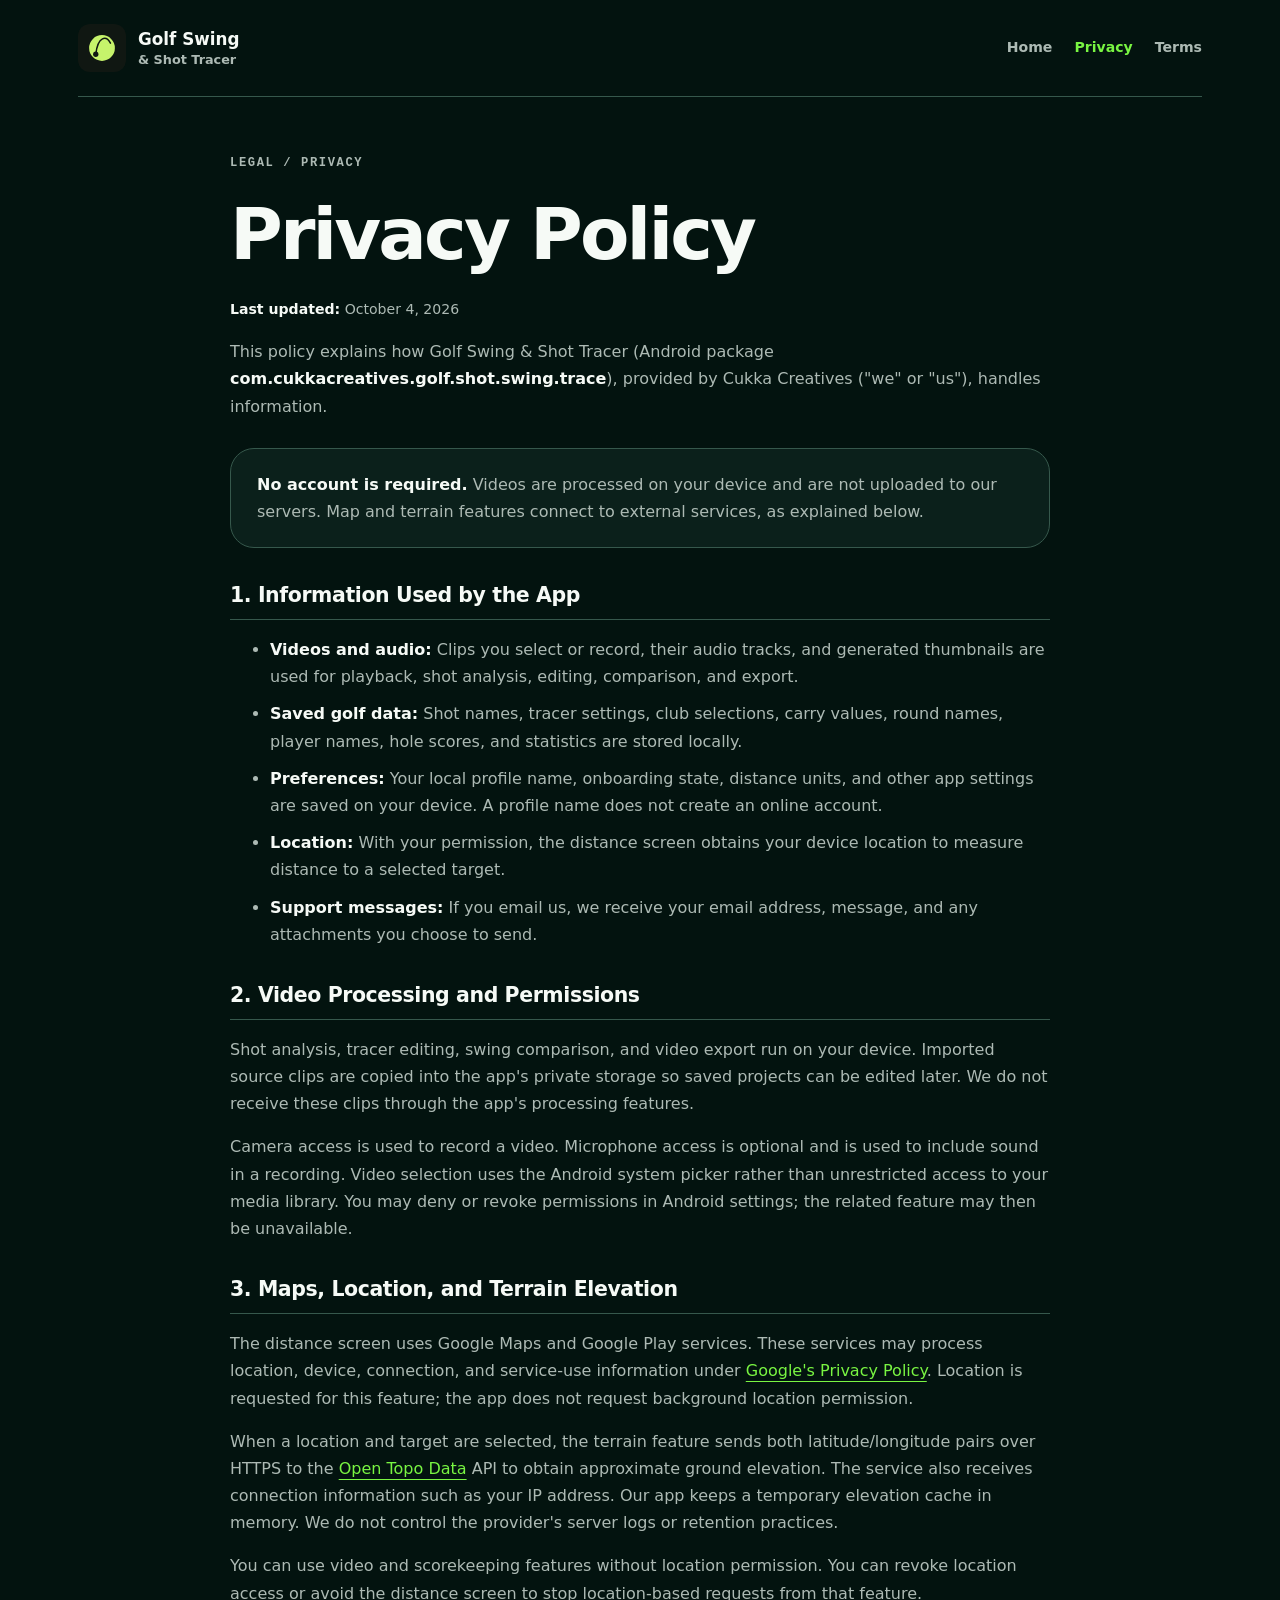
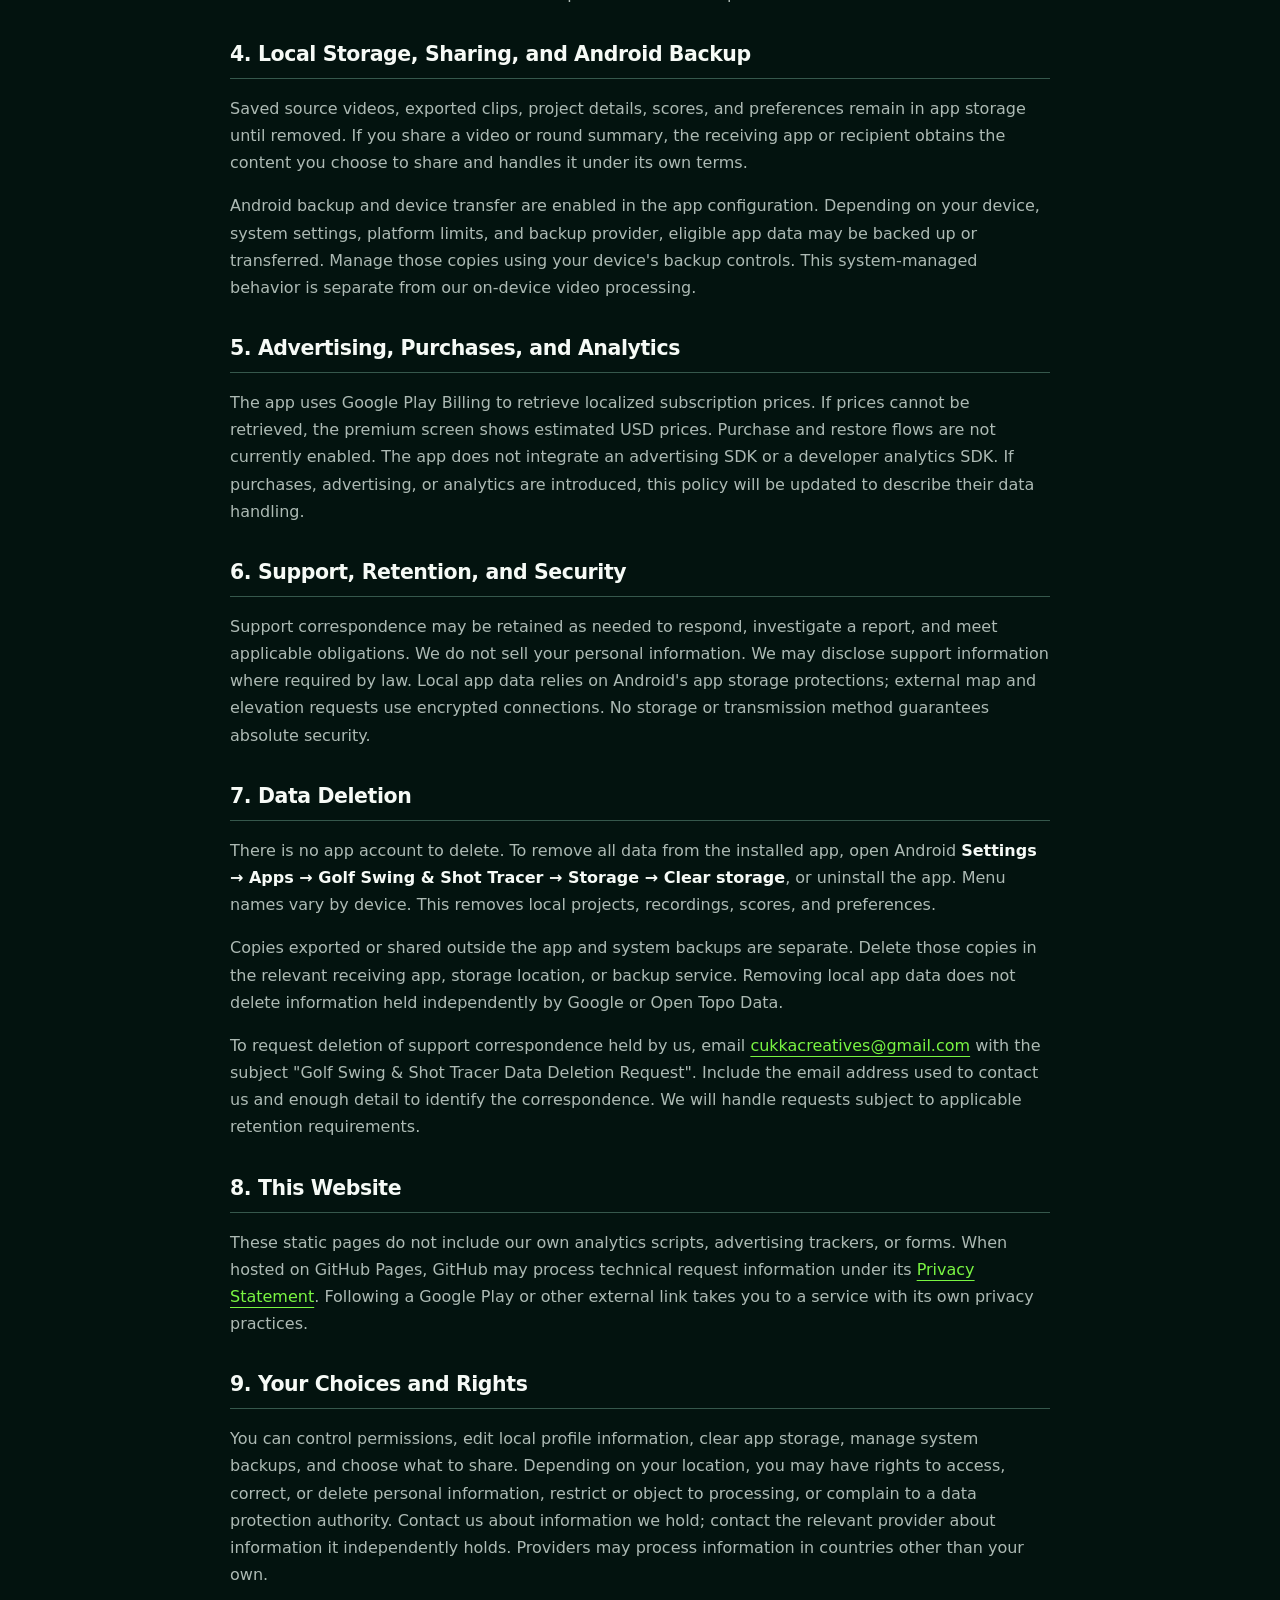
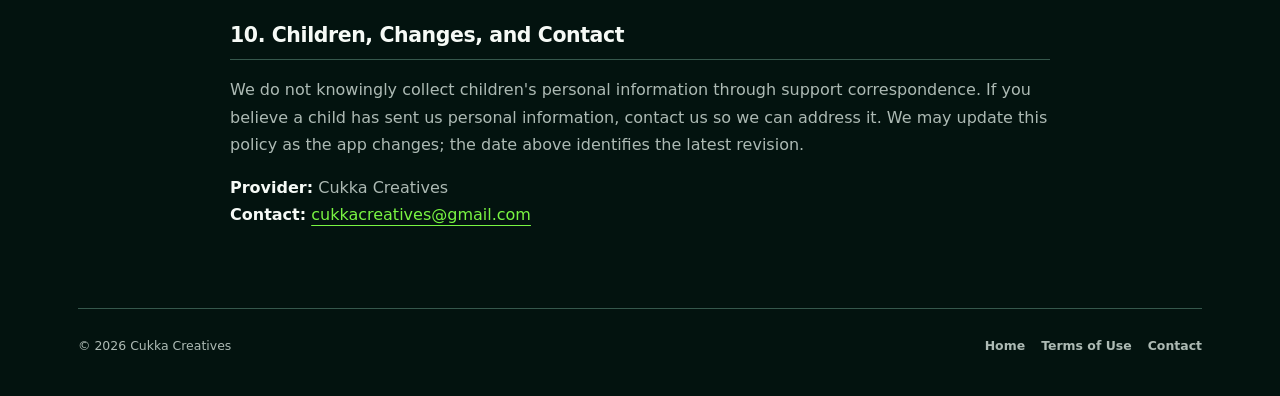
==== privacy-policy.html @ a3d9badd "Add files via upload" ====
<!doctype html>
<html lang="en">
<head>
  <meta charset="utf-8" />
  <meta name="viewport" content="width=device-width, initial-scale=1" />
  <meta name="description" content="Privacy, permissions, local storage, location services, and data deletion for Golf Swing &amp; Shot Tracer." />
  <meta name="theme-color" content="#03130f" />
  <title>Golf Swing &amp; Shot Tracer — Privacy Policy</title>
  <link rel="icon" type="image/svg+xml" href="./logo.svg" />
  <link rel="stylesheet" href="./styles.css" />
</head>
<body>
  <a class="skip-link" href="#main">Skip to content</a>
  <header class="site-header">
    <a class="brand" href="./" aria-label="Golf Swing &amp; Shot Tracer home"><img src="./logo.svg" alt="" width="48" height="48" /><span>Golf Swing <span class="brand-subtitle">&amp; Shot Tracer</span></span></a>
    <nav aria-label="Main navigation"><a href="./">Home</a><a href="./privacy-policy.html" aria-current="page">Privacy</a><a href="./terms-of-use.html">Terms</a></nav>
  </header>
  <main class="legal" id="main">
    <p class="eyebrow">LEGAL / PRIVACY</p>
    <h1>Privacy Policy</h1>
    <p class="updated"><strong>Last updated:</strong> October 4, 2026</p>
    <p>This policy explains how Golf Swing &amp; Shot Tracer (Android package <strong>com.cukkacreatives.golf.shot.swing.trace</strong>), provided by Cukka Creatives ("we" or "us"), handles information.</p>
    <div class="legal-summary"><p><strong>No account is required.</strong> Videos are processed on your device and are not uploaded to our servers. Map and terrain features connect to external services, as explained below.</p></div>
    <h2>1. Information Used by the App</h2>
    <ul>
      <li><strong>Videos and audio:</strong> Clips you select or record, their audio tracks, and generated thumbnails are used for playback, shot analysis, editing, comparison, and export.</li>
      <li><strong>Saved golf data:</strong> Shot names, tracer settings, club selections, carry values, round names, player names, hole scores, and statistics are stored locally.</li>
      <li><strong>Preferences:</strong> Your local profile name, onboarding state, distance units, and other app settings are saved on your device. A profile name does not create an online account.</li>
      <li><strong>Location:</strong> With your permission, the distance screen obtains your device location to measure distance to a selected target.</li>
      <li><strong>Support messages:</strong> If you email us, we receive your email address, message, and any attachments you choose to send.</li>
    </ul>
    <h2>2. Video Processing and Permissions</h2>
    <p>Shot analysis, tracer editing, swing comparison, and video export run on your device. Imported source clips are copied into the app's private storage so saved projects can be edited later. We do not receive these clips through the app's processing features.</p>
    <p>Camera access is used to record a video. Microphone access is optional and is used to include sound in a recording. Video selection uses the Android system picker rather than unrestricted access to your media library. You may deny or revoke permissions in Android settings; the related feature may then be unavailable.</p>
    <h2>3. Maps, Location, and Terrain Elevation</h2>
    <p>The distance screen uses Google Maps and Google Play services. These services may process location, device, connection, and service-use information under <a href="https://policies.google.com/privacy">Google's Privacy Policy</a>. Location is requested for this feature; the app does not request background location permission.</p>
    <p>When a location and target are selected, the terrain feature sends both latitude/longitude pairs over HTTPS to the <a href="https://www.opentopodata.org/">Open Topo Data</a> API to obtain approximate ground elevation. The service also receives connection information such as your IP address. Our app keeps a temporary elevation cache in memory. We do not control the provider's server logs or retention practices.</p>
    <p>You can use video and scorekeeping features without location permission. You can revoke location access or avoid the distance screen to stop location-based requests from that feature.</p>
    <h2>4. Local Storage, Sharing, and Android Backup</h2>
    <p>Saved source videos, exported clips, project details, scores, and preferences remain in app storage until removed. If you share a video or round summary, the receiving app or recipient obtains the content you choose to share and handles it under its own terms.</p>
    <p>Android backup and device transfer are enabled in the app configuration. Depending on your device, system settings, platform limits, and backup provider, eligible app data may be backed up or transferred. Manage those copies using your device's backup controls. This system-managed behavior is separate from our on-device video processing.</p>
    <h2>5. Advertising, Purchases, and Analytics</h2>
    <p>The app uses Google Play Billing to retrieve localized subscription prices. If prices cannot be retrieved, the premium screen shows estimated USD prices. Purchase and restore flows are not currently enabled. The app does not integrate an advertising SDK or a developer analytics SDK. If purchases, advertising, or analytics are introduced, this policy will be updated to describe their data handling.</p>
    <h2>6. Support, Retention, and Security</h2>
    <p>Support correspondence may be retained as needed to respond, investigate a report, and meet applicable obligations. We do not sell your personal information. We may disclose support information where required by law. Local app data relies on Android's app storage protections; external map and elevation requests use encrypted connections. No storage or transmission method guarantees absolute security.</p>
    <h2 id="data-deletion">7. Data Deletion</h2>
    <p>There is no app account to delete. To remove all data from the installed app, open Android <strong>Settings → Apps → Golf Swing &amp; Shot Tracer → Storage → Clear storage</strong>, or uninstall the app. Menu names vary by device. This removes local projects, recordings, scores, and preferences.</p>
    <p>Copies exported or shared outside the app and system backups are separate. Delete those copies in the relevant receiving app, storage location, or backup service. Removing local app data does not delete information held independently by Google or Open Topo Data.</p>
    <p>To request deletion of support correspondence held by us, email <a href="mailto:cukkacreatives@gmail.com?subject=Golf%20Swing%20%26%20Shot%20Tracer%20Data%20Deletion%20Request">cukkacreatives@gmail.com</a> with the subject "Golf Swing &amp; Shot Tracer Data Deletion Request". Include the email address used to contact us and enough detail to identify the correspondence. We will handle requests subject to applicable retention requirements.</p>
    <h2>8. This Website</h2>
    <p>These static pages do not include our own analytics scripts, advertising trackers, or forms. When hosted on GitHub Pages, GitHub may process technical request information under its <a href="https://docs.github.com/en/site-policy/privacy-policies/github-general-privacy-statement">Privacy Statement</a>. Following a Google Play or other external link takes you to a service with its own privacy practices.</p>
    <h2>9. Your Choices and Rights</h2>
    <p>You can control permissions, edit local profile information, clear app storage, manage system backups, and choose what to share. Depending on your location, you may have rights to access, correct, or delete personal information, restrict or object to processing, or complain to a data protection authority. Contact us about information we hold; contact the relevant provider about information it independently holds. Providers may process information in countries other than your own.</p>
    <h2>10. Children, Changes, and Contact</h2>
    <p>We do not knowingly collect children's personal information through support correspondence. If you believe a child has sent us personal information, contact us so we can address it. We may update this policy as the app changes; the date above identifies the latest revision.</p>
    <p><strong>Provider:</strong> Cukka Creatives<br /><strong>Contact:</strong> <a href="mailto:cukkacreatives@gmail.com">cukkacreatives@gmail.com</a></p>
  </main>
  <footer><p>© 2026 Cukka Creatives</p><nav aria-label="Footer navigation"><a href="./">Home</a><a href="./terms-of-use.html">Terms of Use</a><a href="mailto:cukkacreatives@gmail.com">Contact</a></nav></footer>
</body>
</html>
---- styles.css ----
:root {
  color-scheme: dark;
  /* Shared palette matches the Android app's ui/theme/Color.kt. */
  --background: #03130f;
  --surface: #0b201b;
  --surface-raised: #20372c;
  --ink: #f6faf6;
  --muted: #adbab4;
  --accent: #79f542;
  --secondary: #77d5c3;
  --line: #36584c;
  --on-accent: var(--background);
  --scrim: rgb(3 19 15 / 88%);
  --scrim-light: rgb(3 19 15 / 8%);
  --accent-wash: rgb(121 245 66 / 8%);
  --radius-card: 24px;
  --radius-button: 14px;
  --radius-icon: 12px;
  --radius-pill: 999px;
  --font-body: ui-sans-serif, system-ui, -apple-system, BlinkMacSystemFont, "Segoe UI", sans-serif;
  --font-label: ui-monospace, SFMono-Regular, Menlo, Consolas, monospace;
  --font-weight-body: 400;
  --font-weight-label: 650;
  --font-weight-heading: 800;
  --content-width: 1180px;
}
* { box-sizing: border-box; }
html { background: var(--background); scroll-padding-top: 24px; }
body { max-width: var(--content-width); min-height: 100vh; margin: 0 auto; padding: 0 28px; color: var(--ink); background: var(--background); font-family: var(--font-body); font-weight: var(--font-weight-body); line-height: 1.7; }
a { color: var(--accent); text-underline-offset: 5px; }
a:hover { color: var(--secondary); }
a:focus-visible { outline: 3px solid var(--secondary); outline-offset: 5px; border-radius: var(--radius-icon); }
.skip-link { position: absolute; z-index: 10; top: 12px; left: 12px; padding: 12px 20px; background: var(--surface); transform: translateY(-180%); }
.skip-link:focus { transform: translateY(0); }
.site-header { display: flex; justify-content: space-between; align-items: center; gap: 24px; padding: 24px 0; border-bottom: 1px solid var(--line); }
.brand { display: inline-flex; gap: 12px; align-items: center; color: var(--ink); text-decoration: none; font-size: 1.05rem; font-weight: var(--font-weight-heading); line-height: 1.35; }
.brand img { display: block; border-radius: var(--radius-icon); }
.brand-subtitle { display: block; font-size: .8rem; font-weight: var(--font-weight-label); color: var(--muted); }
nav { display: flex; flex-wrap: wrap; gap: 22px; }
nav a { font-size: .88rem; font-weight: var(--font-weight-label); color: var(--muted); text-decoration: none; }
nav a:hover, nav a[aria-current="page"] { color: var(--accent); }
main { padding: 36px 0 56px; }
.hero { position: relative; isolation: isolate; display: flex; align-items: center; min-height: 650px; padding: clamp(28px, 5vw, 66px); border: 1px solid var(--line); border-radius: var(--radius-card); overflow: hidden; background: var(--surface); }
.hero::before { position: absolute; inset: 0; z-index: -2; content: ""; background: url("./hero.png") center / cover no-repeat; }
.hero::after { position: absolute; inset: 0; z-index: -1; content: ""; background: linear-gradient(90deg, var(--scrim) 0%, var(--scrim) 35%, var(--scrim-light) 100%), linear-gradient(0deg, var(--scrim), transparent 35%); }
.hero-copy { max-width: 590px; padding-bottom: 38px; }
.eyebrow { margin: 0 0 20px; color: var(--accent); font-family: var(--font-label); font-weight: var(--font-weight-label); font-size: .76rem; letter-spacing: .13em; }
h1, h2, h3 { font-weight: var(--font-weight-heading); line-height: 1.12; letter-spacing: -.04em; overflow-wrap: break-word; }
h1 { margin: 0; font-size: clamp(3.2rem, 7.5vw, 6rem); }
h1 span { color: var(--accent); }
.lede { max-width: 440px; margin: 26px 0 30px; color: var(--ink); font-size: 1.13rem; }
.button { display: inline-flex; align-items: center; justify-content: center; gap: 24px; min-height: 52px; padding: 14px 22px; border: 1px solid var(--accent); border-radius: var(--radius-button); background: var(--accent); color: var(--on-accent); text-decoration: none; font-weight: var(--font-weight-heading); }
.button:hover { background: var(--secondary); border-color: var(--secondary); color: var(--on-accent); }
.hero-note { color: var(--muted); font-size: .8rem; margin-top: 18px; }
.hero-note span { padding: 0 8px; }
.hero-caption { position: absolute; bottom: 28px; right: 32px; display: flex; align-items: center; gap: 10px; color: var(--ink); font-family: var(--font-label); font-size: .65rem; letter-spacing: .1em; }
.live-dot { width: 7px; height: 7px; flex-shrink: 0; border-radius: var(--radius-pill); background: var(--accent); }
.intro { max-width: 660px; padding: 68px 0 30px; }
.intro .eyebrow { margin-bottom: 14px; }
.intro h2 { font-size: clamp(2rem, 4vw, 3rem); margin: 0 0 16px; }
.intro p:last-child, .feature-grid p, .notice p:not(.eyebrow), .accuracy-note p { color: var(--muted); }
.feature-grid { display: grid; grid-template-columns: repeat(3, minmax(0, 1fr)); gap: 18px; }
.feature-grid article { padding: 30px; border: 1px solid var(--line); border-radius: var(--radius-card); background: var(--surface); }
.feature-number { color: var(--secondary); font-family: var(--font-label); font-size: .7rem; font-weight: var(--font-weight-label); letter-spacing: .08em; }
.feature-grid h3 { font-size: 1.4rem; margin: 22px 0 12px; }
.feature-grid p { margin: 0; font-size: .93rem; }
.notice { display: grid; grid-template-columns: minmax(0, .8fr) minmax(0, 1fr); align-items: center; gap: 40px; padding: 40px; margin-top: 36px; border: 1px solid var(--line); border-radius: var(--radius-card); background: linear-gradient(120deg, var(--surface), var(--accent-wash)); }
.notice h2 { font-size: clamp(2rem, 4vw, 3rem); margin: 0; }
.notice a { font-size: .88rem; font-weight: var(--font-weight-label); }
.accuracy-note { max-width: 820px; margin: 40px auto 0; text-align: center; }
.accuracy-note h2 { font-size: 1rem; letter-spacing: 0; }
.accuracy-note p { font-size: .85rem; }
footer { display: flex; align-items: flex-start; justify-content: space-between; gap: 24px; padding: 26px 0 40px; border-top: 1px solid var(--line); color: var(--muted); font-size: .78rem; }
footer p { margin: 0; white-space: nowrap; }
footer nav { gap: 16px; }
footer a { font-size: .78rem; }
.legal { max-width: 820px; margin: 0 auto; padding-top: 56px; padding-bottom: 64px; }
.legal h1 { font-size: clamp(2.6rem, 7vw, 4.5rem); margin-bottom: 24px; }
.legal .updated { color: var(--muted); font-size: .88rem; }
.legal h2 { margin: 36px 0 16px; padding-bottom: 12px; border-bottom: 1px solid var(--line); font-size: 1.28rem; letter-spacing: -.02em; }
.legal p, .legal li { color: var(--muted); }
.legal strong { color: var(--ink); }
.legal li + li { margin-top: 10px; }
.legal a { overflow-wrap: anywhere; }
.legal-summary { padding: 22px 26px; margin: 28px 0; background: var(--surface); border: 1px solid var(--line); border-radius: var(--radius-card); }
.legal-summary p { margin: 0; }
@media (max-width: 900px) {
  .feature-grid { grid-template-columns: repeat(2, minmax(0, 1fr)); }
  .hero::after { background: linear-gradient(90deg, var(--scrim) 0%, var(--scrim) 55%, var(--scrim-light) 100%); }
  footer { flex-direction: column; gap: 14px; }
}
@media (max-width: 600px) {
  body { padding: 0 18px; }
  .site-header { flex-direction: column; align-items: flex-start; gap: 18px; padding: 20px 0; }
  main { padding-top: 24px; }
  .hero { min-height: 580px; align-items: flex-start; padding: 34px 24px; }
  .hero-copy { padding-bottom: 48px; }
  .hero::before { background-position: 65% center; }
  .hero::after { background: linear-gradient(180deg, var(--scrim) 0%, var(--scrim) 65%, var(--scrim-light) 100%); }
  h1 { font-size: clamp(2.5rem, 11vw, 4rem); }
  .lede { font-size: 1rem; }
  .button { gap: 14px; padding: 14px 16px; font-size: .9rem; }
  .hero-caption { left: 24px; right: 24px; font-size: .58rem; }
  .intro { padding-top: 44px; }
  .feature-grid, .notice { grid-template-columns: 1fr; }
  .feature-grid article, .notice { padding: 26px; }
  .notice { gap: 16px; }
  .legal { padding-top: 34px; }
  .legal ul { padding-left: 22px; }
}
@media (prefers-reduced-motion: no-preference) {
  .button { transition: background-color 150ms ease, border-color 150ms ease; }
}
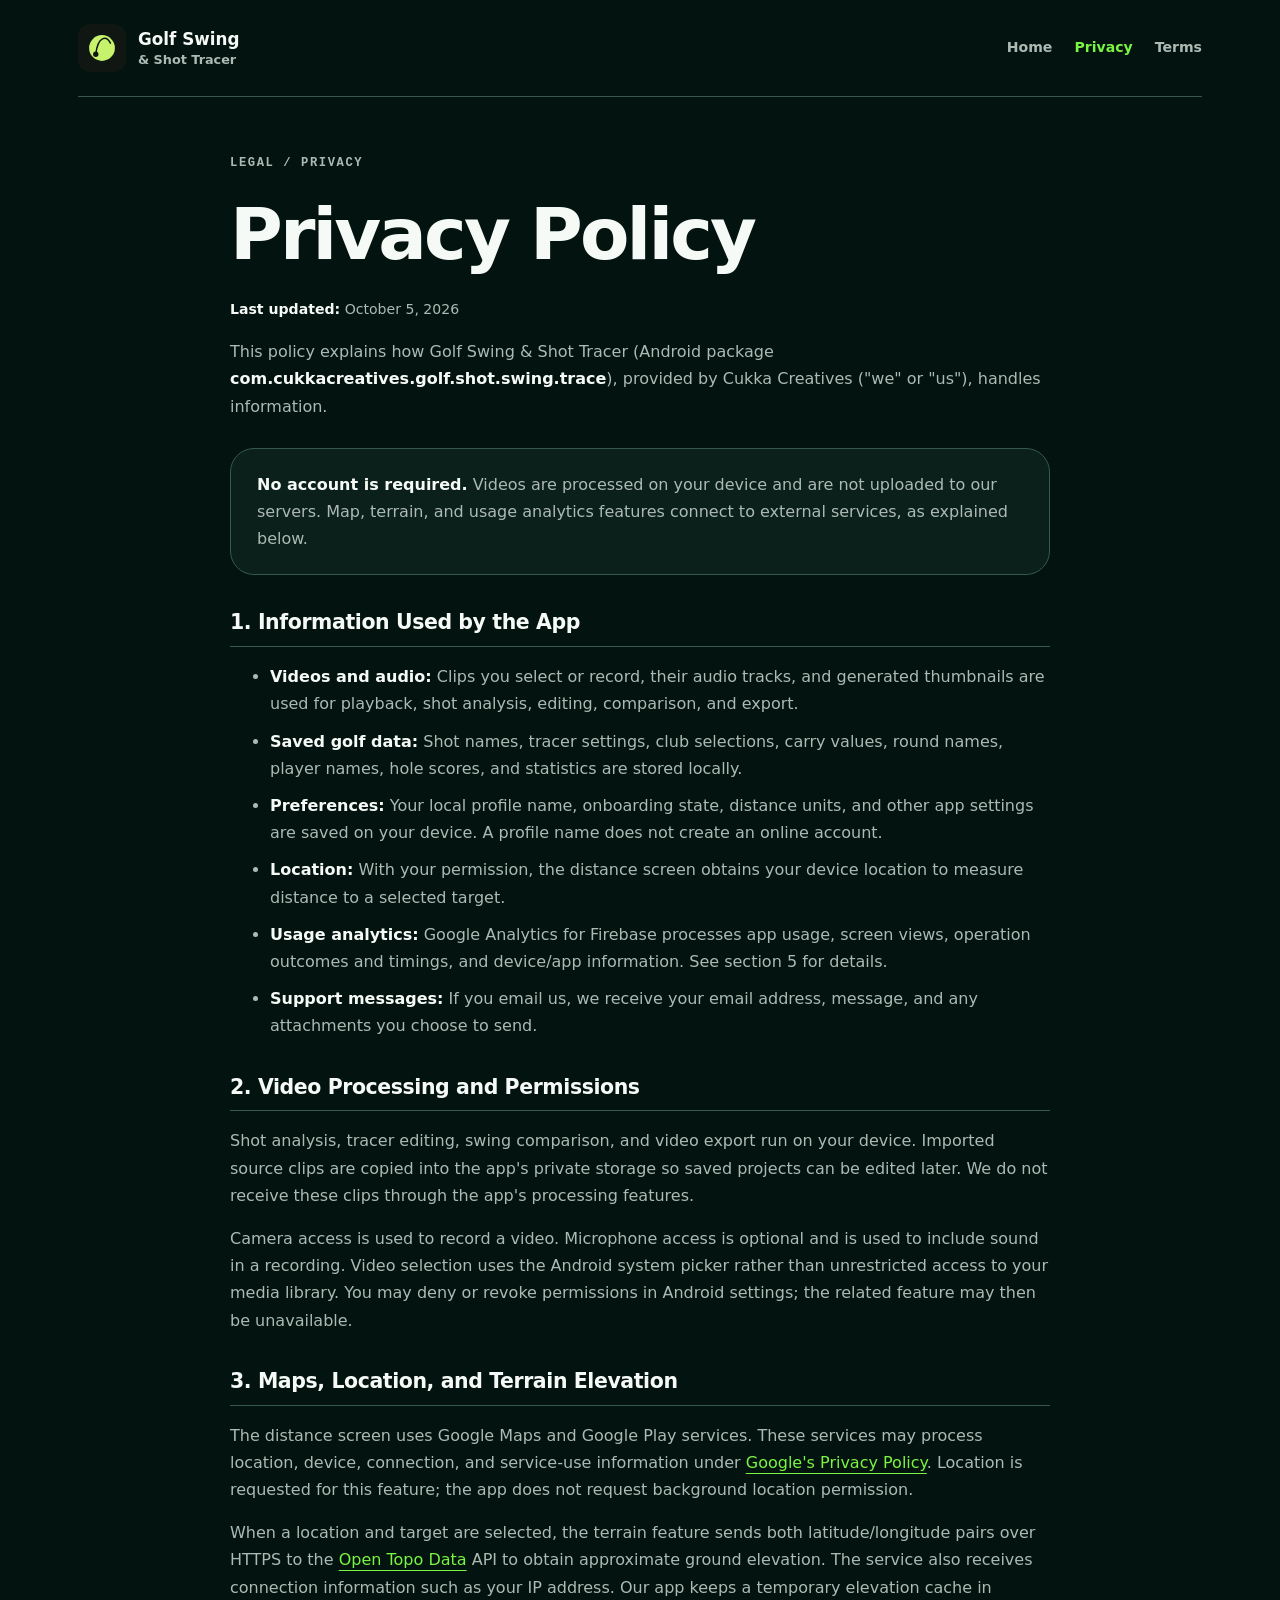
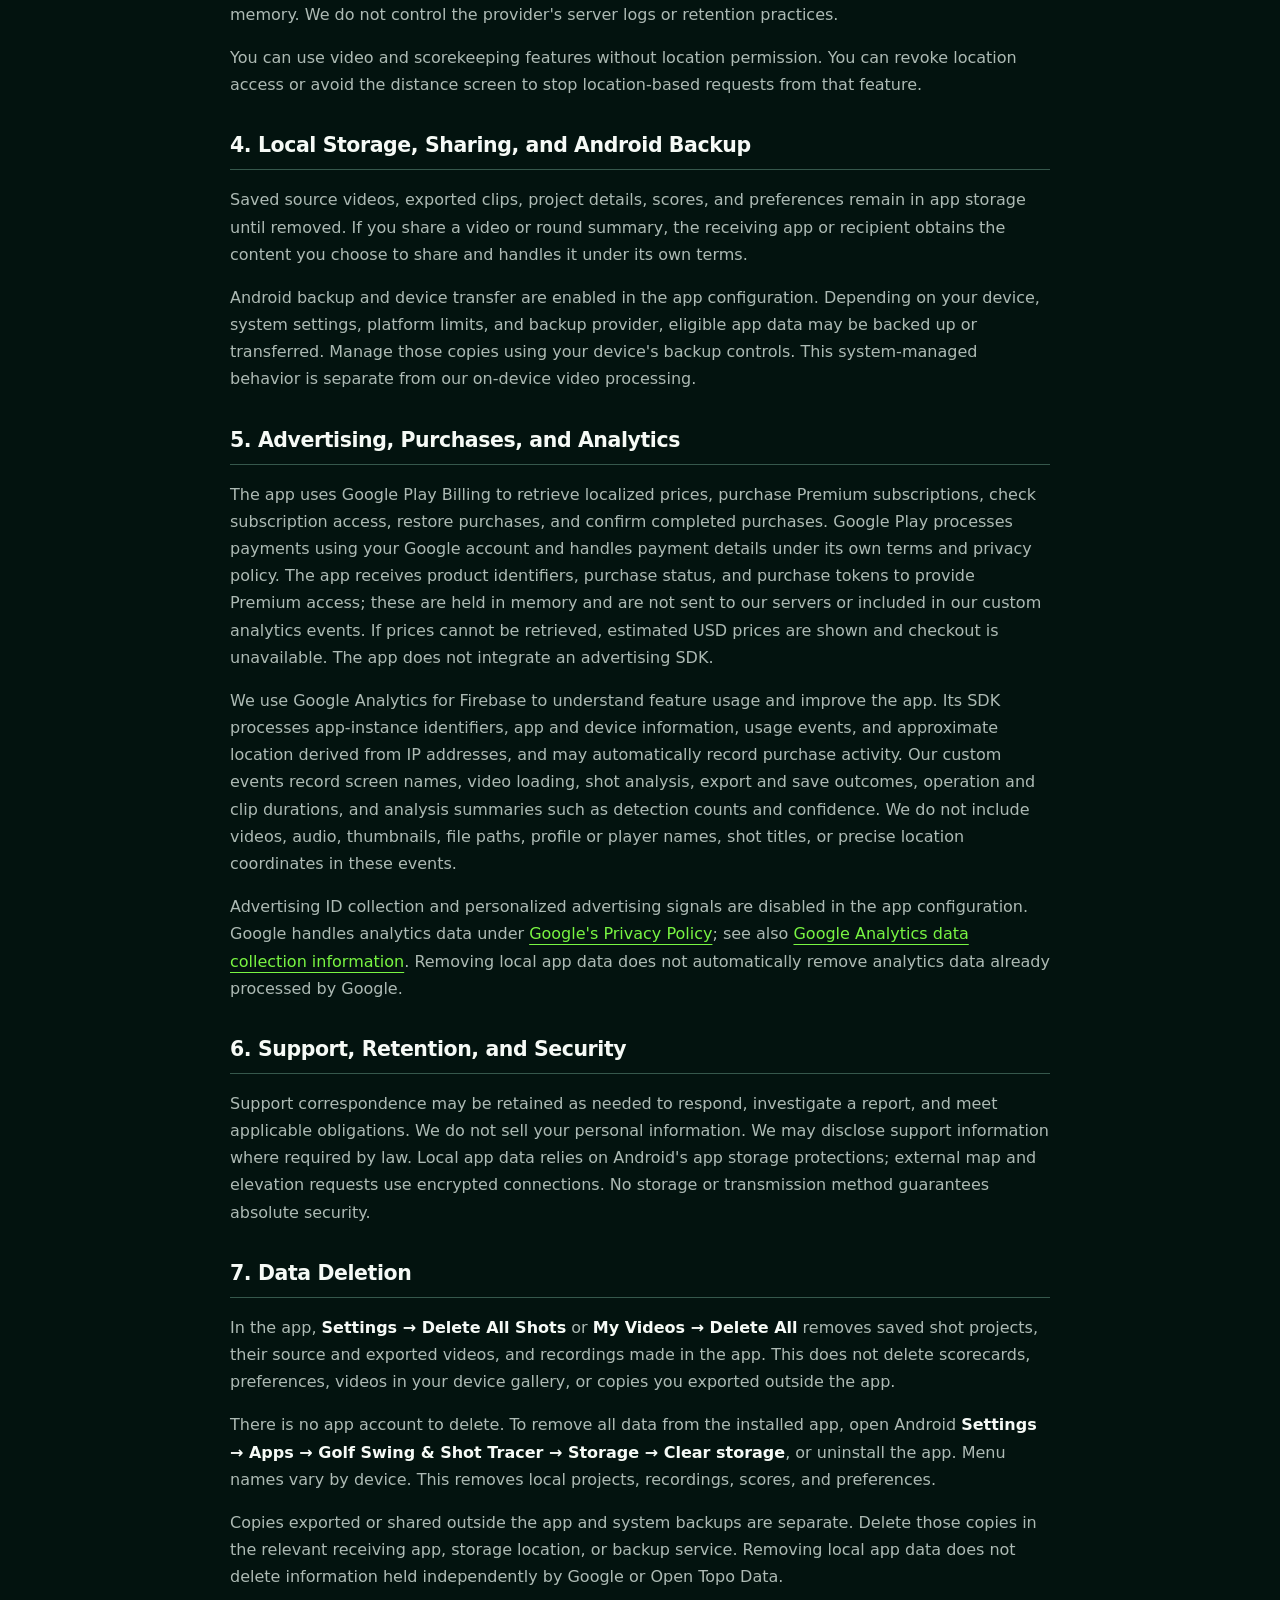
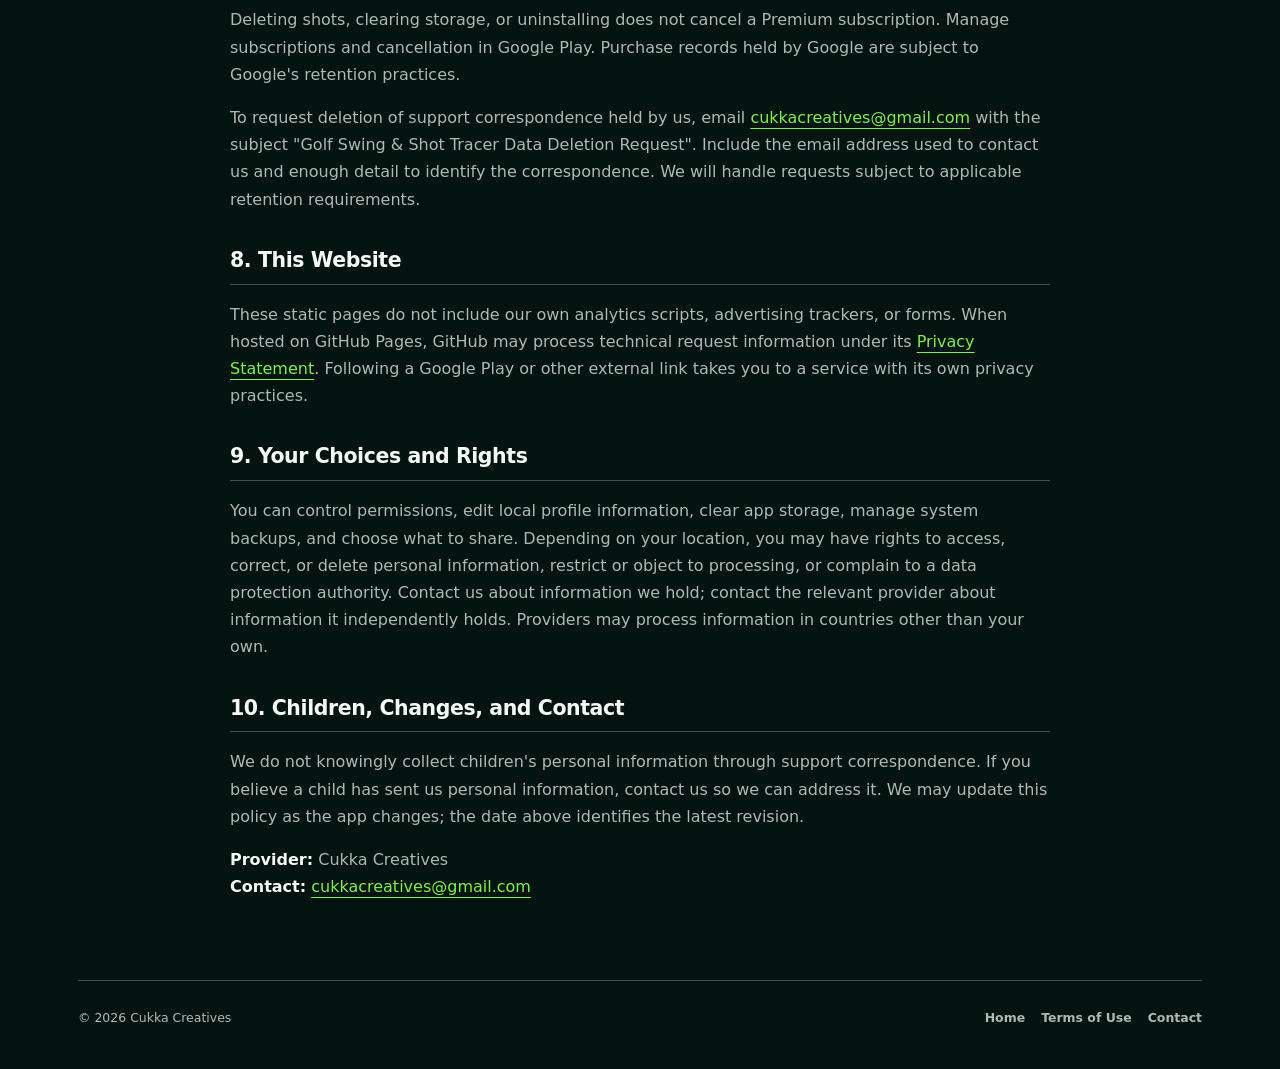
==== commit 0b77dc66: "Update legal pages for Analytics and Premium subscriptions Describe Firebase Analytics collection, G" ====
--- a/privacy-policy.html
+++ b/privacy-policy.html
@@ -18,15 +18,16 @@
   <main class="legal" id="main">
     <p class="eyebrow">LEGAL / PRIVACY</p>
     <h1>Privacy Policy</h1>
-    <p class="updated"><strong>Last updated:</strong> October 4, 2026</p>
+    <p class="updated"><strong>Last updated:</strong> October 5, 2026</p>
     <p>This policy explains how Golf Swing &amp; Shot Tracer (Android package <strong>com.cukkacreatives.golf.shot.swing.trace</strong>), provided by Cukka Creatives ("we" or "us"), handles information.</p>
-    <div class="legal-summary"><p><strong>No account is required.</strong> Videos are processed on your device and are not uploaded to our servers. Map and terrain features connect to external services, as explained below.</p></div>
+    <div class="legal-summary"><p><strong>No account is required.</strong> Videos are processed on your device and are not uploaded to our servers. Map, terrain, and usage analytics features connect to external services, as explained below.</p></div>
     <h2>1. Information Used by the App</h2>
     <ul>
       <li><strong>Videos and audio:</strong> Clips you select or record, their audio tracks, and generated thumbnails are used for playback, shot analysis, editing, comparison, and export.</li>
       <li><strong>Saved golf data:</strong> Shot names, tracer settings, club selections, carry values, round names, player names, hole scores, and statistics are stored locally.</li>
       <li><strong>Preferences:</strong> Your local profile name, onboarding state, distance units, and other app settings are saved on your device. A profile name does not create an online account.</li>
       <li><strong>Location:</strong> With your permission, the distance screen obtains your device location to measure distance to a selected target.</li>
+      <li><strong>Usage analytics:</strong> Google Analytics for Firebase processes app usage, screen views, operation outcomes and timings, and device/app information. See section 5 for details.</li>
       <li><strong>Support messages:</strong> If you email us, we receive your email address, message, and any attachments you choose to send.</li>
     </ul>
     <h2>2. Video Processing and Permissions</h2>
@@ -40,12 +41,16 @@
     <p>Saved source videos, exported clips, project details, scores, and preferences remain in app storage until removed. If you share a video or round summary, the receiving app or recipient obtains the content you choose to share and handles it under its own terms.</p>
     <p>Android backup and device transfer are enabled in the app configuration. Depending on your device, system settings, platform limits, and backup provider, eligible app data may be backed up or transferred. Manage those copies using your device's backup controls. This system-managed behavior is separate from our on-device video processing.</p>
     <h2>5. Advertising, Purchases, and Analytics</h2>
-    <p>The app uses Google Play Billing to retrieve localized subscription prices. If prices cannot be retrieved, the premium screen shows estimated USD prices. Purchase and restore flows are not currently enabled. The app does not integrate an advertising SDK or a developer analytics SDK. If purchases, advertising, or analytics are introduced, this policy will be updated to describe their data handling.</p>
+    <p>The app uses Google Play Billing to retrieve localized prices, purchase Premium subscriptions, check subscription access, restore purchases, and confirm completed purchases. Google Play processes payments using your Google account and handles payment details under its own terms and privacy policy. The app receives product identifiers, purchase status, and purchase tokens to provide Premium access; these are held in memory and are not sent to our servers or included in our custom analytics events. If prices cannot be retrieved, estimated USD prices are shown and checkout is unavailable. The app does not integrate an advertising SDK.</p>
+    <p>We use Google Analytics for Firebase to understand feature usage and improve the app. Its SDK processes app-instance identifiers, app and device information, usage events, and approximate location derived from IP addresses, and may automatically record purchase activity. Our custom events record screen names, video loading, shot analysis, export and save outcomes, operation and clip durations, and analysis summaries such as detection counts and confidence. We do not include videos, audio, thumbnails, file paths, profile or player names, shot titles, or precise location coordinates in these events.</p>
+    <p>Advertising ID collection and personalized advertising signals are disabled in the app configuration. Google handles analytics data under <a href="https://policies.google.com/privacy">Google's Privacy Policy</a>; see also <a href="https://support.google.com/analytics/answer/11582702">Google Analytics data collection information</a>. Removing local app data does not automatically remove analytics data already processed by Google.</p>
     <h2>6. Support, Retention, and Security</h2>
     <p>Support correspondence may be retained as needed to respond, investigate a report, and meet applicable obligations. We do not sell your personal information. We may disclose support information where required by law. Local app data relies on Android's app storage protections; external map and elevation requests use encrypted connections. No storage or transmission method guarantees absolute security.</p>
     <h2 id="data-deletion">7. Data Deletion</h2>
+    <p>In the app, <strong>Settings → Delete All Shots</strong> or <strong>My Videos → Delete All</strong> removes saved shot projects, their source and exported videos, and recordings made in the app. This does not delete scorecards, preferences, videos in your device gallery, or copies you exported outside the app.</p>
     <p>There is no app account to delete. To remove all data from the installed app, open Android <strong>Settings → Apps → Golf Swing &amp; Shot Tracer → Storage → Clear storage</strong>, or uninstall the app. Menu names vary by device. This removes local projects, recordings, scores, and preferences.</p>
     <p>Copies exported or shared outside the app and system backups are separate. Delete those copies in the relevant receiving app, storage location, or backup service. Removing local app data does not delete information held independently by Google or Open Topo Data.</p>
+    <p>Deleting shots, clearing storage, or uninstalling does not cancel a Premium subscription. Manage subscriptions and cancellation in Google Play. Purchase records held by Google are subject to Google's retention practices.</p>
     <p>To request deletion of support correspondence held by us, email <a href="mailto:cukkacreatives@gmail.com?subject=Golf%20Swing%20%26%20Shot%20Tracer%20Data%20Deletion%20Request">cukkacreatives@gmail.com</a> with the subject "Golf Swing &amp; Shot Tracer Data Deletion Request". Include the email address used to contact us and enough detail to identify the correspondence. We will handle requests subject to applicable retention requirements.</p>
     <h2>8. This Website</h2>
     <p>These static pages do not include our own analytics scripts, advertising trackers, or forms. When hosted on GitHub Pages, GitHub may process technical request information under its <a href="https://docs.github.com/en/site-policy/privacy-policies/github-general-privacy-statement">Privacy Statement</a>. Following a Google Play or other external link takes you to a service with its own privacy practices.</p>
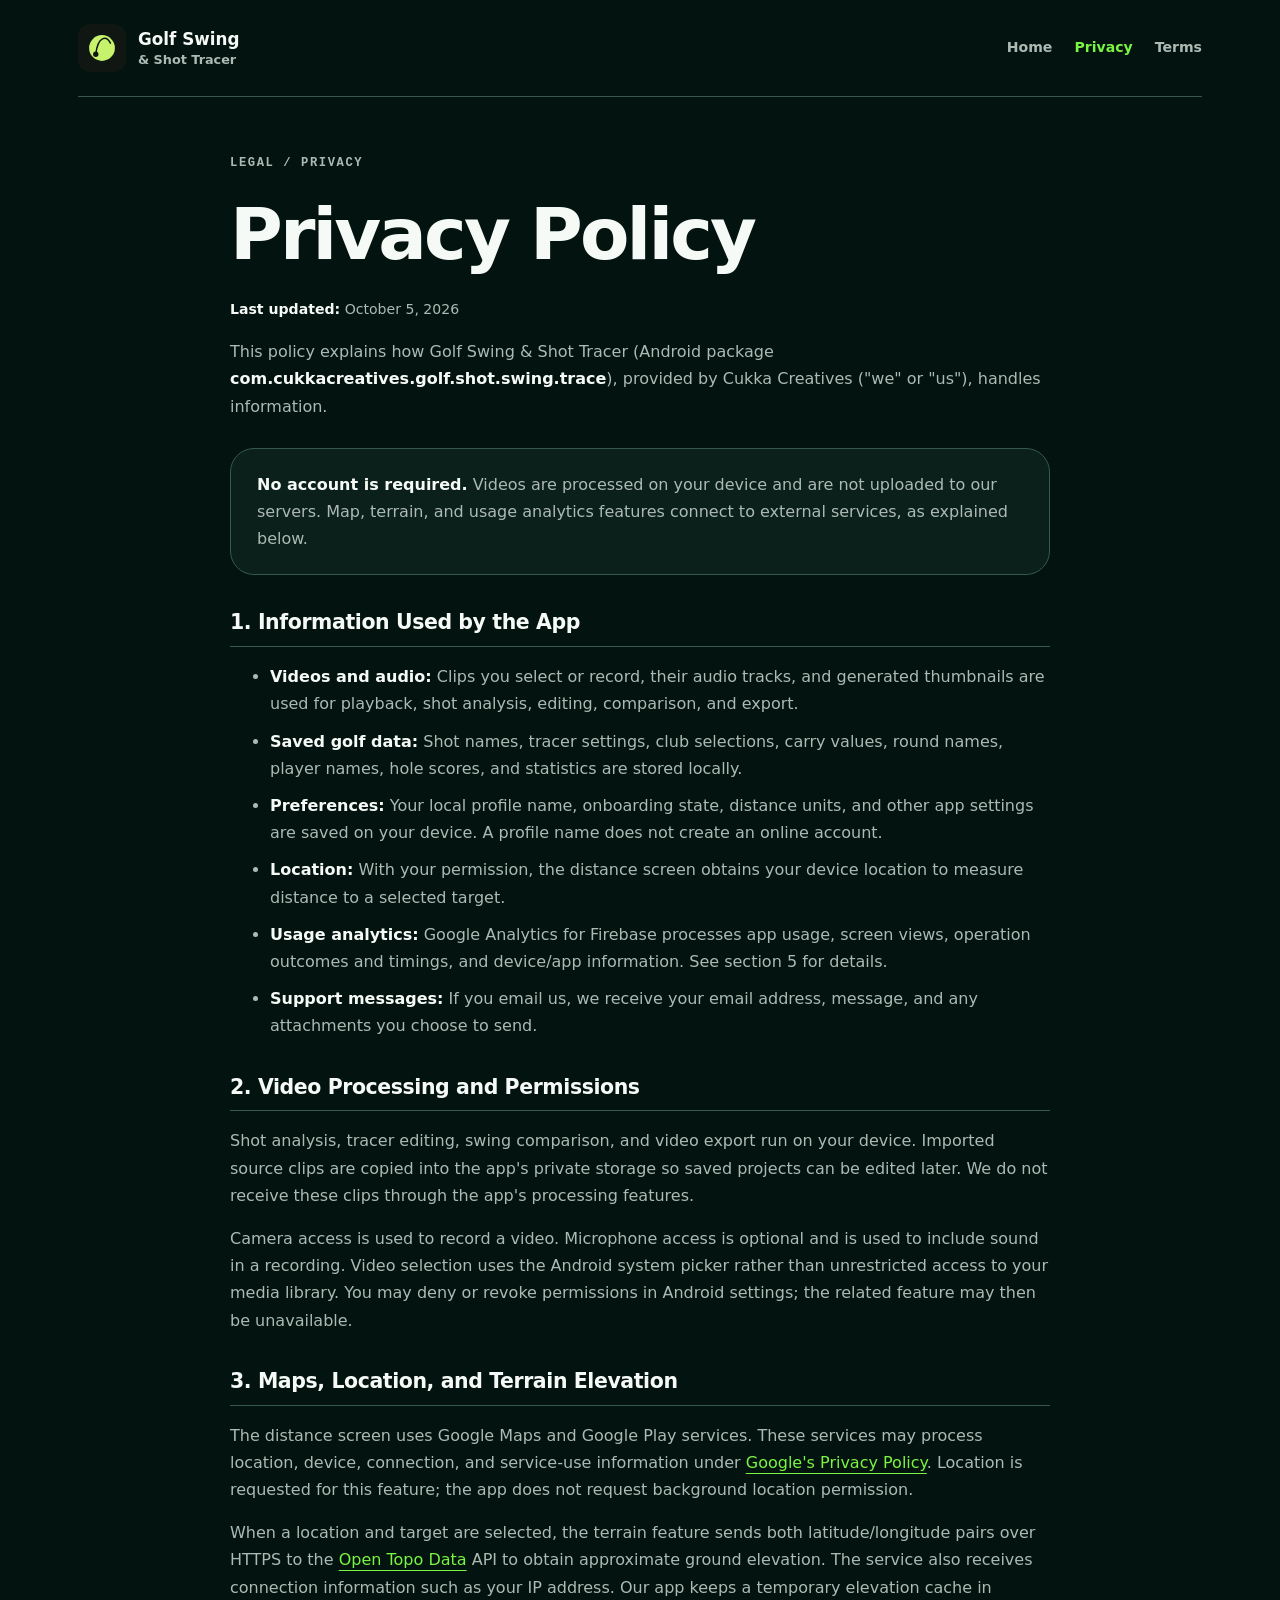
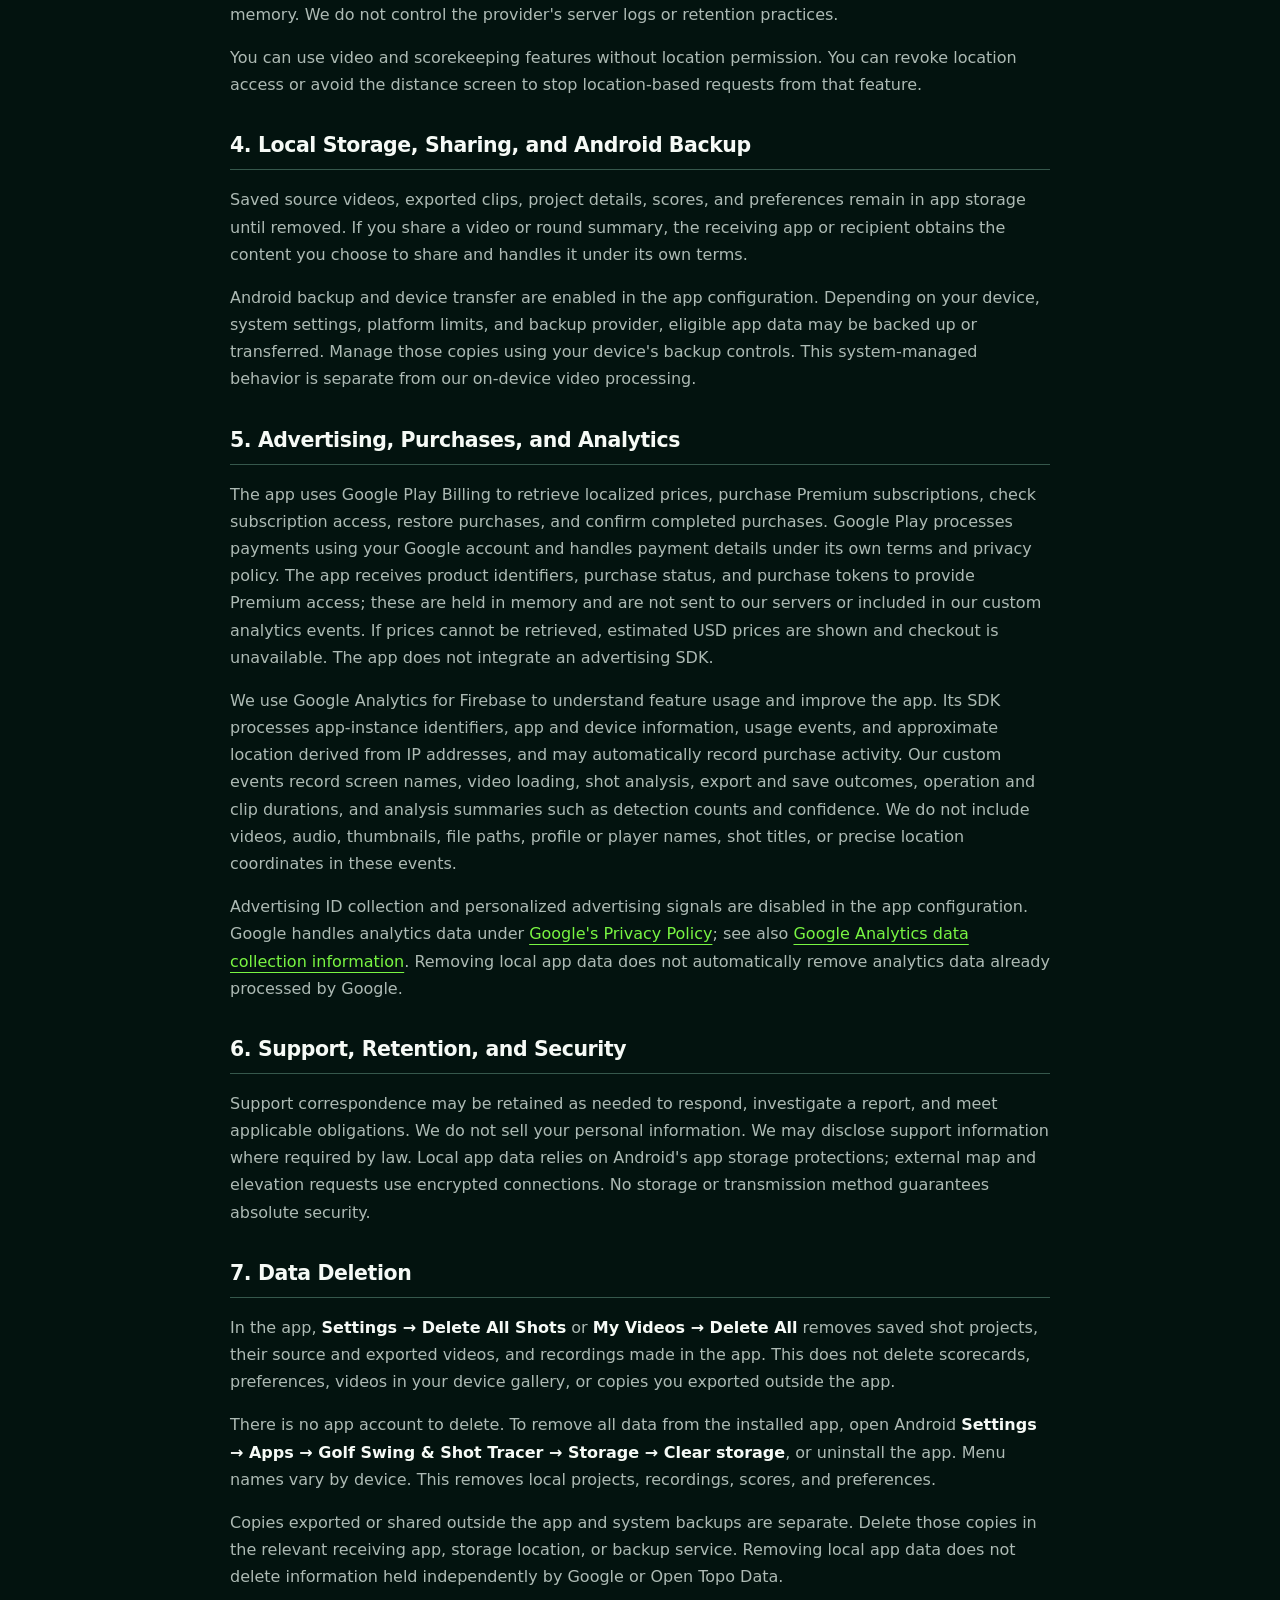
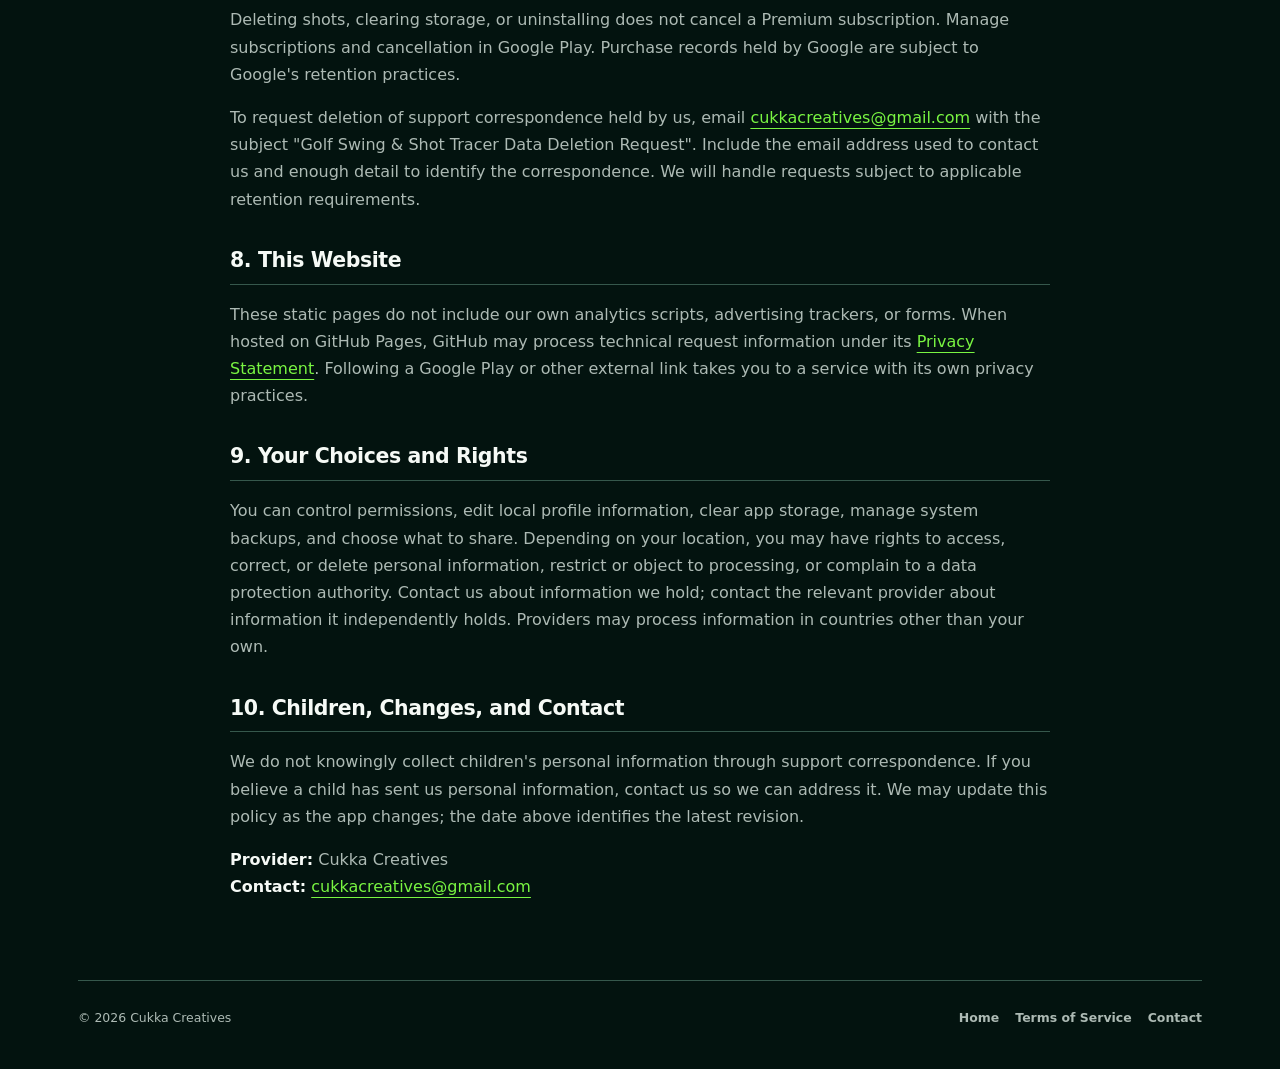
==== commit 7d044a2a: "Add files via upload" ====
--- a/privacy-policy.html
+++ b/privacy-policy.html
@@ -13,7 +13,7 @@
   <a class="skip-link" href="#main">Skip to content</a>
   <header class="site-header">
     <a class="brand" href="./" aria-label="Golf Swing &amp; Shot Tracer home"><img src="./logo.svg" alt="" width="48" height="48" /><span>Golf Swing <span class="brand-subtitle">&amp; Shot Tracer</span></span></a>
-    <nav aria-label="Main navigation"><a href="./">Home</a><a href="./privacy-policy.html" aria-current="page">Privacy</a><a href="./terms-of-use.html">Terms</a></nav>
+    <nav aria-label="Main navigation"><a href="./">Home</a><a href="./privacy-policy.html" aria-current="page">Privacy</a><a href="./terms-of-service.html">Terms</a></nav>
   </header>
   <main class="legal" id="main">
     <p class="eyebrow">LEGAL / PRIVACY</p>
@@ -60,6 +60,6 @@
     <p>We do not knowingly collect children's personal information through support correspondence. If you believe a child has sent us personal information, contact us so we can address it. We may update this policy as the app changes; the date above identifies the latest revision.</p>
     <p><strong>Provider:</strong> Cukka Creatives<br /><strong>Contact:</strong> <a href="mailto:cukkacreatives@gmail.com">cukkacreatives@gmail.com</a></p>
   </main>
-  <footer><p>© 2026 Cukka Creatives</p><nav aria-label="Footer navigation"><a href="./">Home</a><a href="./terms-of-use.html">Terms of Use</a><a href="mailto:cukkacreatives@gmail.com">Contact</a></nav></footer>
+  <footer><p>© 2026 Cukka Creatives</p><nav aria-label="Footer navigation"><a href="./">Home</a><a href="./terms-of-service.html">Terms of Service</a><a href="mailto:cukkacreatives@gmail.com">Contact</a></nav></footer>
 </body>
 </html>
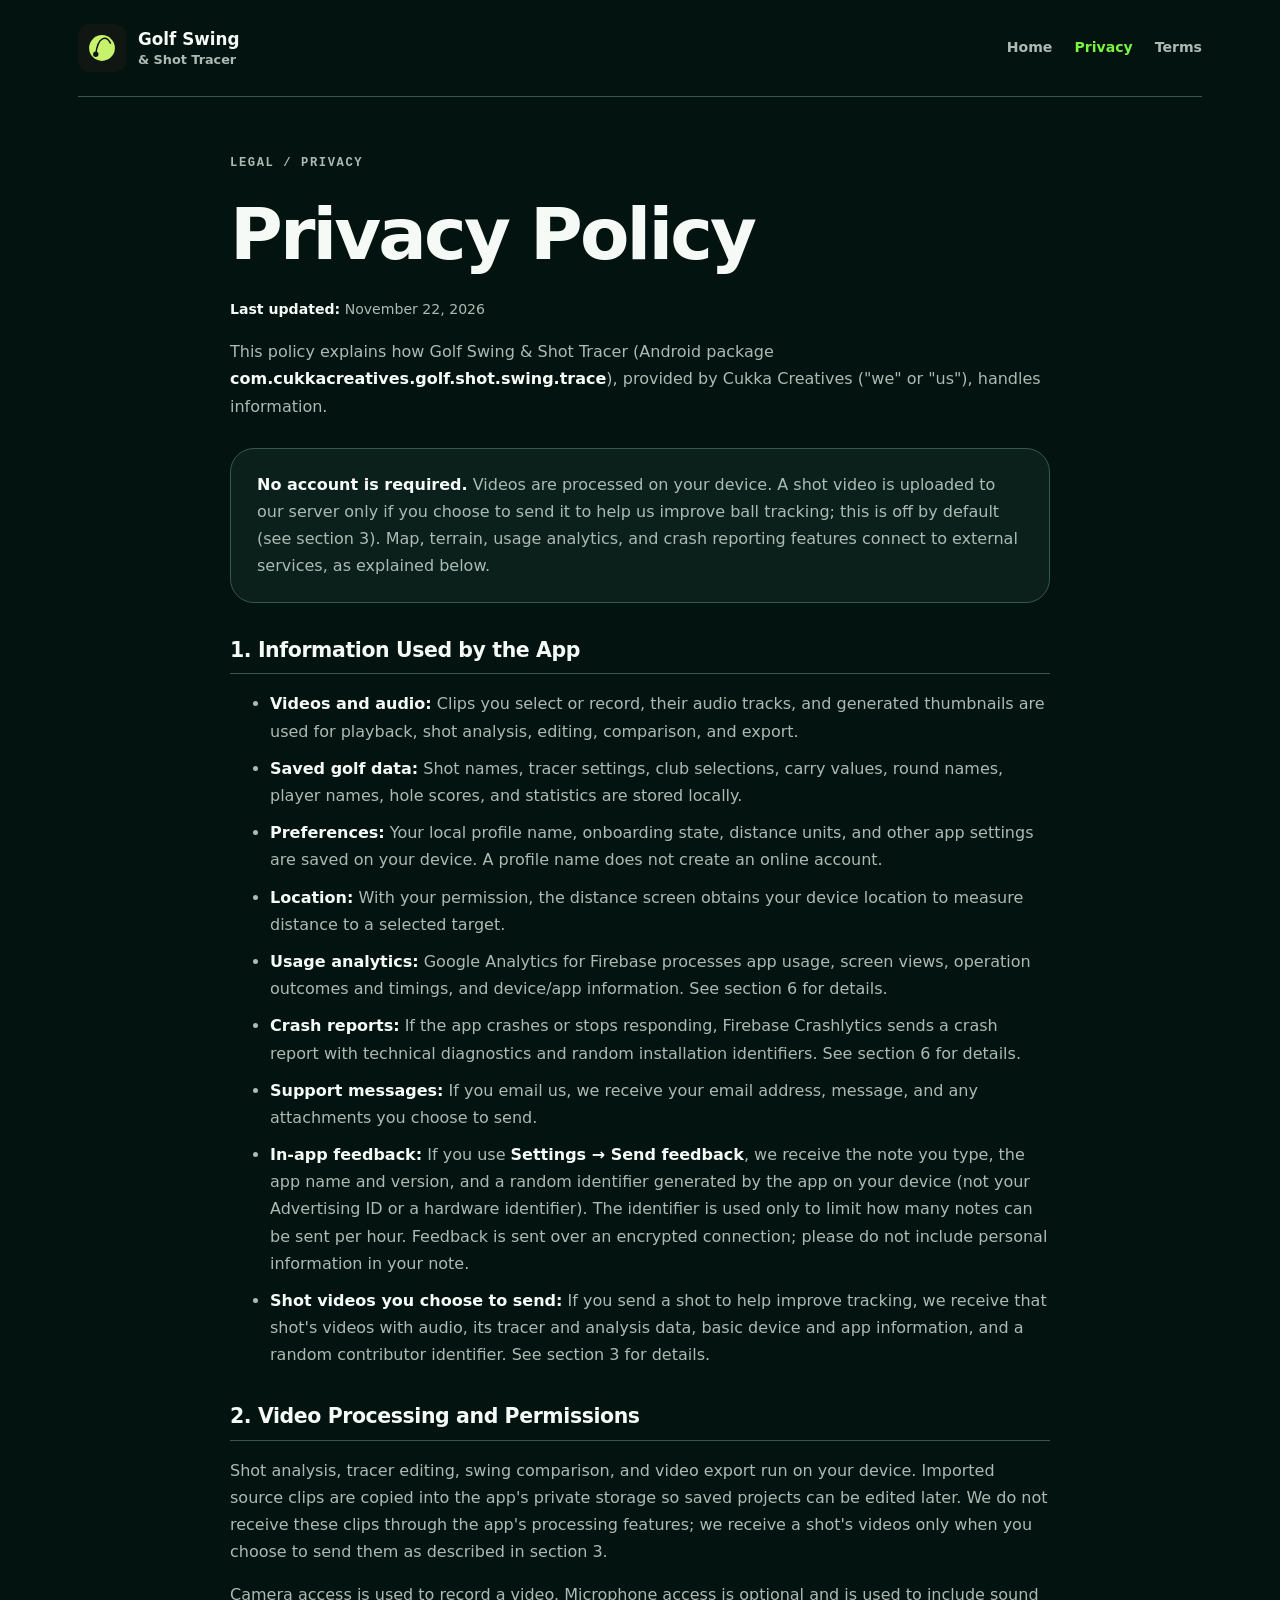
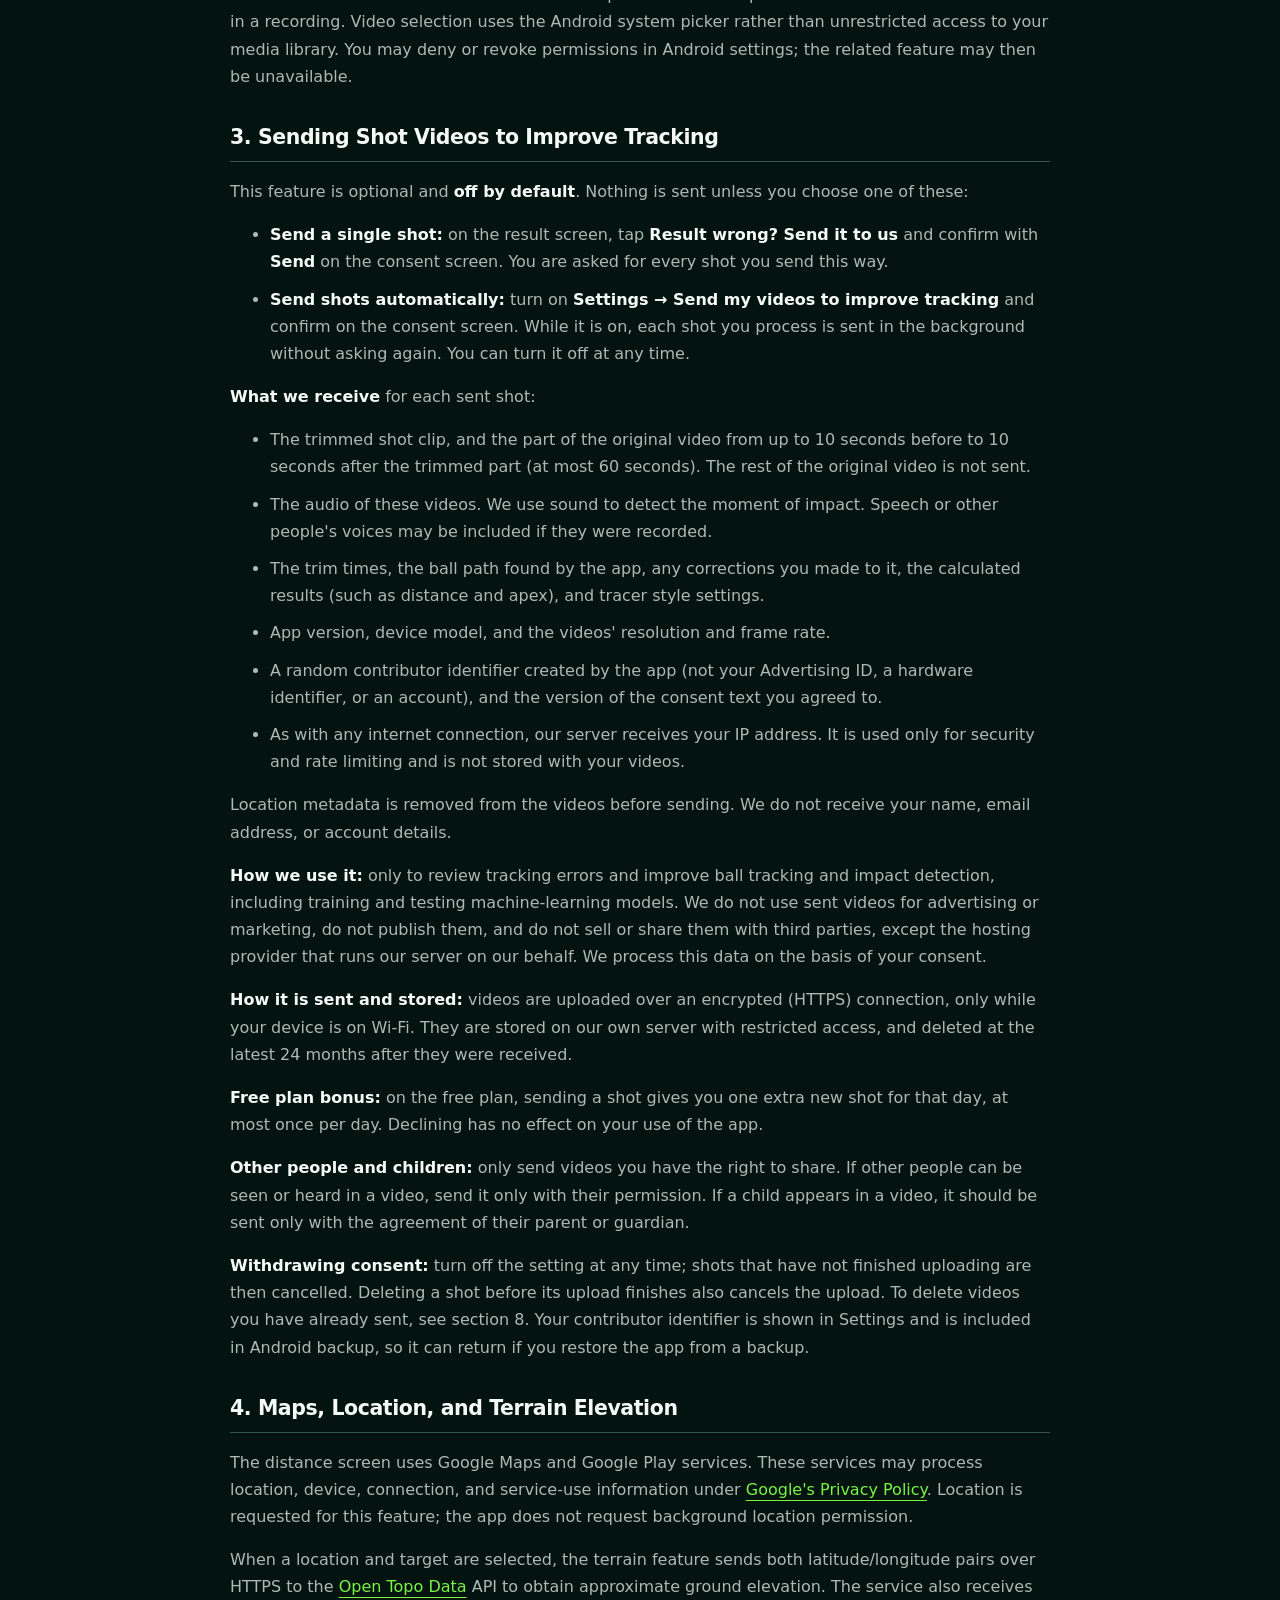
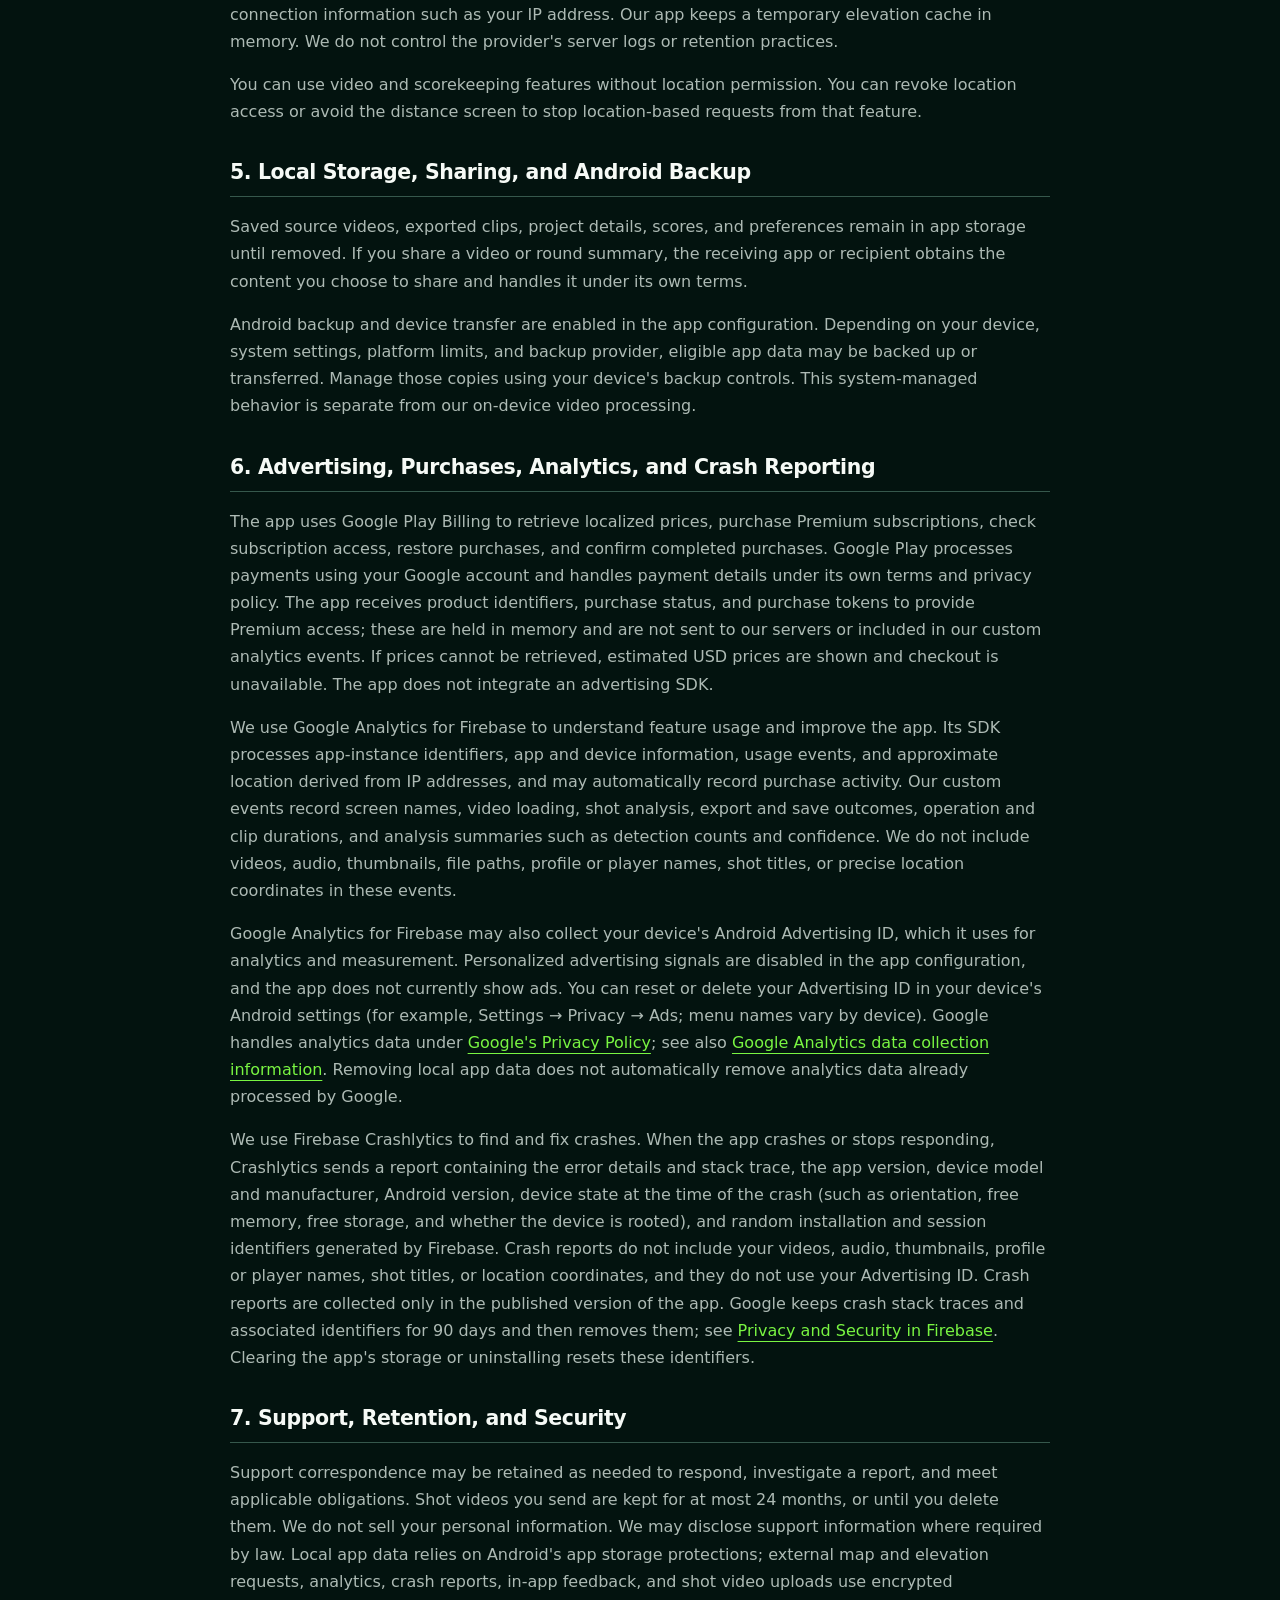
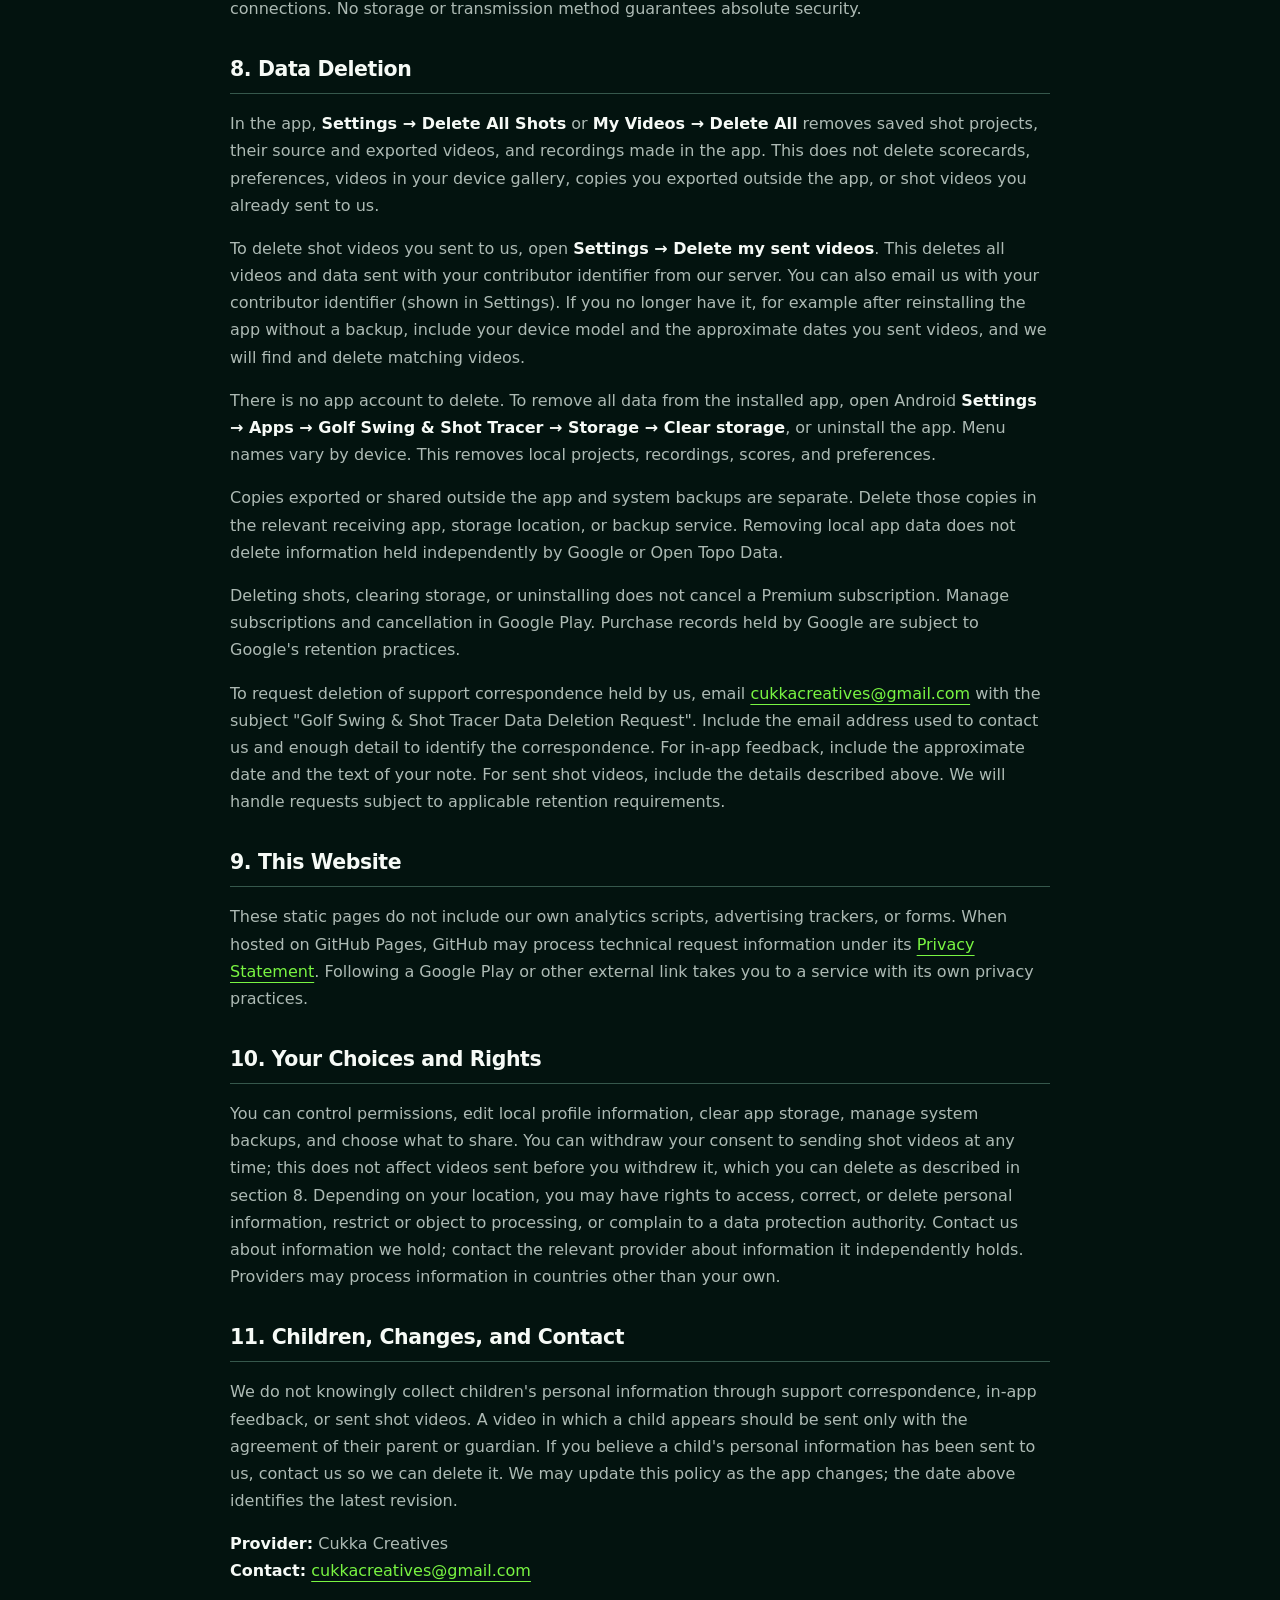
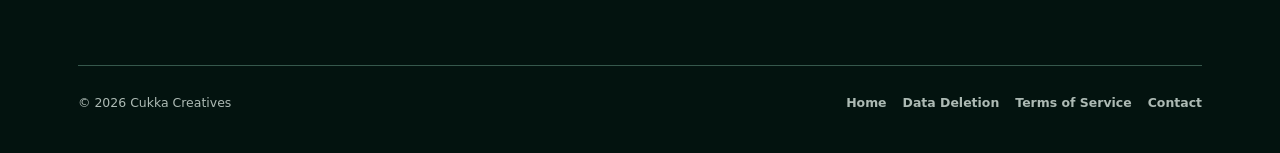
==== commit 85960cc2: "Add files via upload" ====
--- a/privacy-policy.html
+++ b/privacy-policy.html
@@ -3,7 +3,7 @@
 <head>
   <meta charset="utf-8" />
   <meta name="viewport" content="width=device-width, initial-scale=1" />
-  <meta name="description" content="Privacy, permissions, local storage, location services, and data deletion for Golf Swing &amp; Shot Tracer." />
+  <meta name="description" content="Privacy, permissions, local storage, optional shot video sharing, location services, analytics, crash reporting, and data deletion for Golf Swing &amp; Shot Tracer." />
   <meta name="theme-color" content="#03130f" />
   <title>Golf Swing &amp; Shot Tracer — Privacy Policy</title>
   <link rel="icon" type="image/svg+xml" href="./logo.svg" />
@@ -18,48 +18,74 @@
   <main class="legal" id="main">
     <p class="eyebrow">LEGAL / PRIVACY</p>
     <h1>Privacy Policy</h1>
-    <p class="updated"><strong>Last updated:</strong> October 5, 2026</p>
+    <p class="updated"><strong>Last updated:</strong> November 22, 2026</p>
     <p>This policy explains how Golf Swing &amp; Shot Tracer (Android package <strong>com.cukkacreatives.golf.shot.swing.trace</strong>), provided by Cukka Creatives ("we" or "us"), handles information.</p>
-    <div class="legal-summary"><p><strong>No account is required.</strong> Videos are processed on your device and are not uploaded to our servers. Map, terrain, and usage analytics features connect to external services, as explained below.</p></div>
+    <div class="legal-summary"><p><strong>No account is required.</strong> Videos are processed on your device. A shot video is uploaded to our server only if you choose to send it to help us improve ball tracking; this is off by default (see section 3). Map, terrain, usage analytics, and crash reporting features connect to external services, as explained below.</p></div>
     <h2>1. Information Used by the App</h2>
     <ul>
       <li><strong>Videos and audio:</strong> Clips you select or record, their audio tracks, and generated thumbnails are used for playback, shot analysis, editing, comparison, and export.</li>
       <li><strong>Saved golf data:</strong> Shot names, tracer settings, club selections, carry values, round names, player names, hole scores, and statistics are stored locally.</li>
       <li><strong>Preferences:</strong> Your local profile name, onboarding state, distance units, and other app settings are saved on your device. A profile name does not create an online account.</li>
       <li><strong>Location:</strong> With your permission, the distance screen obtains your device location to measure distance to a selected target.</li>
-      <li><strong>Usage analytics:</strong> Google Analytics for Firebase processes app usage, screen views, operation outcomes and timings, and device/app information. See section 5 for details.</li>
+      <li><strong>Usage analytics:</strong> Google Analytics for Firebase processes app usage, screen views, operation outcomes and timings, and device/app information. See section 6 for details.</li>
+      <li><strong>Crash reports:</strong> If the app crashes or stops responding, Firebase Crashlytics sends a crash report with technical diagnostics and random installation identifiers. See section 6 for details.</li>
       <li><strong>Support messages:</strong> If you email us, we receive your email address, message, and any attachments you choose to send.</li>
+      <li><strong>In-app feedback:</strong> If you use <strong>Settings → Send feedback</strong>, we receive the note you type, the app name and version, and a random identifier generated by the app on your device (not your Advertising ID or a hardware identifier). The identifier is used only to limit how many notes can be sent per hour. Feedback is sent over an encrypted connection; please do not include personal information in your note.</li>
+      <li><strong>Shot videos you choose to send:</strong> If you send a shot to help improve tracking, we receive that shot's videos with audio, its tracer and analysis data, basic device and app information, and a random contributor identifier. See section 3 for details.</li>
     </ul>
     <h2>2. Video Processing and Permissions</h2>
-    <p>Shot analysis, tracer editing, swing comparison, and video export run on your device. Imported source clips are copied into the app's private storage so saved projects can be edited later. We do not receive these clips through the app's processing features.</p>
+    <p>Shot analysis, tracer editing, swing comparison, and video export run on your device. Imported source clips are copied into the app's private storage so saved projects can be edited later. We do not receive these clips through the app's processing features; we receive a shot's videos only when you choose to send them as described in section 3.</p>
     <p>Camera access is used to record a video. Microphone access is optional and is used to include sound in a recording. Video selection uses the Android system picker rather than unrestricted access to your media library. You may deny or revoke permissions in Android settings; the related feature may then be unavailable.</p>
-    <h2>3. Maps, Location, and Terrain Elevation</h2>
+    <h2 id="shot-videos">3. Sending Shot Videos to Improve Tracking</h2>
+    <p>This feature is optional and <strong>off by default</strong>. Nothing is sent unless you choose one of these:</p>
+    <ul>
+      <li><strong>Send a single shot:</strong> on the result screen, tap <strong>Result wrong? Send it to us</strong> and confirm with <strong>Send</strong> on the consent screen. You are asked for every shot you send this way.</li>
+      <li><strong>Send shots automatically:</strong> turn on <strong>Settings → Send my videos to improve tracking</strong> and confirm on the consent screen. While it is on, each shot you process is sent in the background without asking again. You can turn it off at any time.</li>
+    </ul>
+    <p><strong>What we receive</strong> for each sent shot:</p>
+    <ul>
+      <li>The trimmed shot clip, and the part of the original video from up to 10 seconds before to 10 seconds after the trimmed part (at most 60 seconds). The rest of the original video is not sent.</li>
+      <li>The audio of these videos. We use sound to detect the moment of impact. Speech or other people's voices may be included if they were recorded.</li>
+      <li>The trim times, the ball path found by the app, any corrections you made to it, the calculated results (such as distance and apex), and tracer style settings.</li>
+      <li>App version, device model, and the videos' resolution and frame rate.</li>
+      <li>A random contributor identifier created by the app (not your Advertising ID, a hardware identifier, or an account), and the version of the consent text you agreed to.</li>
+      <li>As with any internet connection, our server receives your IP address. It is used only for security and rate limiting and is not stored with your videos.</li>
+    </ul>
+    <p>Location metadata is removed from the videos before sending. We do not receive your name, email address, or account details.</p>
+    <p><strong>How we use it:</strong> only to review tracking errors and improve ball tracking and impact detection, including training and testing machine-learning models. We do not use sent videos for advertising or marketing, do not publish them, and do not sell or share them with third parties, except the hosting provider that runs our server on our behalf. We process this data on the basis of your consent.</p>
+    <p><strong>How it is sent and stored:</strong> videos are uploaded over an encrypted (HTTPS) connection, only while your device is on Wi-Fi. They are stored on our own server with restricted access, and deleted at the latest 24 months after they were received.</p>
+    <p><strong>Free plan bonus:</strong> on the free plan, sending a shot gives you one extra new shot for that day, at most once per day. Declining has no effect on your use of the app.</p>
+    <p><strong>Other people and children:</strong> only send videos you have the right to share. If other people can be seen or heard in a video, send it only with their permission. If a child appears in a video, it should be sent only with the agreement of their parent or guardian.</p>
+    <p><strong>Withdrawing consent:</strong> turn off the setting at any time; shots that have not finished uploading are then cancelled. Deleting a shot before its upload finishes also cancels the upload. To delete videos you have already sent, see section 8. Your contributor identifier is shown in Settings and is included in Android backup, so it can return if you restore the app from a backup.</p>
+    <h2>4. Maps, Location, and Terrain Elevation</h2>
     <p>The distance screen uses Google Maps and Google Play services. These services may process location, device, connection, and service-use information under <a href="https://policies.google.com/privacy">Google's Privacy Policy</a>. Location is requested for this feature; the app does not request background location permission.</p>
     <p>When a location and target are selected, the terrain feature sends both latitude/longitude pairs over HTTPS to the <a href="https://www.opentopodata.org/">Open Topo Data</a> API to obtain approximate ground elevation. The service also receives connection information such as your IP address. Our app keeps a temporary elevation cache in memory. We do not control the provider's server logs or retention practices.</p>
     <p>You can use video and scorekeeping features without location permission. You can revoke location access or avoid the distance screen to stop location-based requests from that feature.</p>
-    <h2>4. Local Storage, Sharing, and Android Backup</h2>
+    <h2>5. Local Storage, Sharing, and Android Backup</h2>
     <p>Saved source videos, exported clips, project details, scores, and preferences remain in app storage until removed. If you share a video or round summary, the receiving app or recipient obtains the content you choose to share and handles it under its own terms.</p>
     <p>Android backup and device transfer are enabled in the app configuration. Depending on your device, system settings, platform limits, and backup provider, eligible app data may be backed up or transferred. Manage those copies using your device's backup controls. This system-managed behavior is separate from our on-device video processing.</p>
-    <h2>5. Advertising, Purchases, and Analytics</h2>
+    <h2>6. Advertising, Purchases, Analytics, and Crash Reporting</h2>
     <p>The app uses Google Play Billing to retrieve localized prices, purchase Premium subscriptions, check subscription access, restore purchases, and confirm completed purchases. Google Play processes payments using your Google account and handles payment details under its own terms and privacy policy. The app receives product identifiers, purchase status, and purchase tokens to provide Premium access; these are held in memory and are not sent to our servers or included in our custom analytics events. If prices cannot be retrieved, estimated USD prices are shown and checkout is unavailable. The app does not integrate an advertising SDK.</p>
     <p>We use Google Analytics for Firebase to understand feature usage and improve the app. Its SDK processes app-instance identifiers, app and device information, usage events, and approximate location derived from IP addresses, and may automatically record purchase activity. Our custom events record screen names, video loading, shot analysis, export and save outcomes, operation and clip durations, and analysis summaries such as detection counts and confidence. We do not include videos, audio, thumbnails, file paths, profile or player names, shot titles, or precise location coordinates in these events.</p>
-    <p>Advertising ID collection and personalized advertising signals are disabled in the app configuration. Google handles analytics data under <a href="https://policies.google.com/privacy">Google's Privacy Policy</a>; see also <a href="https://support.google.com/analytics/answer/11582702">Google Analytics data collection information</a>. Removing local app data does not automatically remove analytics data already processed by Google.</p>
-    <h2>6. Support, Retention, and Security</h2>
-    <p>Support correspondence may be retained as needed to respond, investigate a report, and meet applicable obligations. We do not sell your personal information. We may disclose support information where required by law. Local app data relies on Android's app storage protections; external map and elevation requests use encrypted connections. No storage or transmission method guarantees absolute security.</p>
-    <h2 id="data-deletion">7. Data Deletion</h2>
-    <p>In the app, <strong>Settings → Delete All Shots</strong> or <strong>My Videos → Delete All</strong> removes saved shot projects, their source and exported videos, and recordings made in the app. This does not delete scorecards, preferences, videos in your device gallery, or copies you exported outside the app.</p>
+    <p>Google Analytics for Firebase may also collect your device's Android Advertising ID, which it uses for analytics and measurement. Personalized advertising signals are disabled in the app configuration, and the app does not currently show ads. You can reset or delete your Advertising ID in your device's Android settings (for example, Settings → Privacy → Ads; menu names vary by device). Google handles analytics data under <a href="https://policies.google.com/privacy">Google's Privacy Policy</a>; see also <a href="https://support.google.com/analytics/answer/11582702">Google Analytics data collection information</a>. Removing local app data does not automatically remove analytics data already processed by Google.</p>
+    <p>We use Firebase Crashlytics to find and fix crashes. When the app crashes or stops responding, Crashlytics sends a report containing the error details and stack trace, the app version, device model and manufacturer, Android version, device state at the time of the crash (such as orientation, free memory, free storage, and whether the device is rooted), and random installation and session identifiers generated by Firebase. Crash reports do not include your videos, audio, thumbnails, profile or player names, shot titles, or location coordinates, and they do not use your Advertising ID. Crash reports are collected only in the published version of the app. Google keeps crash stack traces and associated identifiers for 90 days and then removes them; see <a href="https://firebase.google.com/support/privacy">Privacy and Security in Firebase</a>. Clearing the app's storage or uninstalling resets these identifiers.</p>
+    <h2>7. Support, Retention, and Security</h2>
+    <p>Support correspondence may be retained as needed to respond, investigate a report, and meet applicable obligations. Shot videos you send are kept for at most 24 months, or until you delete them. We do not sell your personal information. We may disclose support information where required by law. Local app data relies on Android's app storage protections; external map and elevation requests, analytics, crash reports, in-app feedback, and shot video uploads use encrypted connections. No storage or transmission method guarantees absolute security.</p>
+    <h2 id="data-deletion">8. Data Deletion</h2>
+    <p>In the app, <strong>Settings → Delete All Shots</strong> or <strong>My Videos → Delete All</strong> removes saved shot projects, their source and exported videos, and recordings made in the app. This does not delete scorecards, preferences, videos in your device gallery, copies you exported outside the app, or shot videos you already sent to us.</p>
+    <p>To delete shot videos you sent to us, open <strong>Settings → Delete my sent videos</strong>. This deletes all videos and data sent with your contributor identifier from our server. You can also email us with your contributor identifier (shown in Settings). If you no longer have it, for example after reinstalling the app without a backup, include your device model and the approximate dates you sent videos, and we will find and delete matching videos.</p>
     <p>There is no app account to delete. To remove all data from the installed app, open Android <strong>Settings → Apps → Golf Swing &amp; Shot Tracer → Storage → Clear storage</strong>, or uninstall the app. Menu names vary by device. This removes local projects, recordings, scores, and preferences.</p>
     <p>Copies exported or shared outside the app and system backups are separate. Delete those copies in the relevant receiving app, storage location, or backup service. Removing local app data does not delete information held independently by Google or Open Topo Data.</p>
     <p>Deleting shots, clearing storage, or uninstalling does not cancel a Premium subscription. Manage subscriptions and cancellation in Google Play. Purchase records held by Google are subject to Google's retention practices.</p>
-    <p>To request deletion of support correspondence held by us, email <a href="mailto:cukkacreatives@gmail.com?subject=Golf%20Swing%20%26%20Shot%20Tracer%20Data%20Deletion%20Request">cukkacreatives@gmail.com</a> with the subject "Golf Swing &amp; Shot Tracer Data Deletion Request". Include the email address used to contact us and enough detail to identify the correspondence. We will handle requests subject to applicable retention requirements.</p>
-    <h2>8. This Website</h2>
+    <p>To request deletion of support correspondence held by us, email <a href="mailto:cukkacreatives@gmail.com?subject=Golf%20Swing%20%26%20Shot%20Tracer%20Data%20Deletion%20Request">cukkacreatives@gmail.com</a> with the subject "Golf Swing &amp; Shot Tracer Data Deletion Request". Include the email address used to contact us and enough detail to identify the correspondence. For in-app feedback, include the approximate date and the text of your note. For sent shot videos, include the details described above. We will handle requests subject to applicable retention requirements.</p>
+    <h2>9. This Website</h2>
     <p>These static pages do not include our own analytics scripts, advertising trackers, or forms. When hosted on GitHub Pages, GitHub may process technical request information under its <a href="https://docs.github.com/en/site-policy/privacy-policies/github-general-privacy-statement">Privacy Statement</a>. Following a Google Play or other external link takes you to a service with its own privacy practices.</p>
-    <h2>9. Your Choices and Rights</h2>
-    <p>You can control permissions, edit local profile information, clear app storage, manage system backups, and choose what to share. Depending on your location, you may have rights to access, correct, or delete personal information, restrict or object to processing, or complain to a data protection authority. Contact us about information we hold; contact the relevant provider about information it independently holds. Providers may process information in countries other than your own.</p>
-    <h2>10. Children, Changes, and Contact</h2>
-    <p>We do not knowingly collect children's personal information through support correspondence. If you believe a child has sent us personal information, contact us so we can address it. We may update this policy as the app changes; the date above identifies the latest revision.</p>
+    <h2>10. Your Choices and Rights</h2>
+    <p>You can control permissions, edit local profile information, clear app storage, manage system backups, and choose what to share. You can withdraw your consent to sending shot videos at any time; this does not affect videos sent before you withdrew it, which you can delete as described in section 8. Depending on your location, you may have rights to access, correct, or delete personal information, restrict or object to processing, or complain to a data protection authority. Contact us about information we hold; contact the relevant provider about information it independently holds. Providers may process information in countries other than your own.</p>
+    <h2>11. Children, Changes, and Contact</h2>
+    <p>We do not knowingly collect children's personal information through support correspondence, in-app feedback, or sent shot videos. A video in which a child appears should be sent only with the agreement of their parent or guardian. If you believe a child's personal information has been sent to us, contact us so we can delete it. We may update this policy as the app changes; the date above identifies the latest revision.</p>
     <p><strong>Provider:</strong> Cukka Creatives<br /><strong>Contact:</strong> <a href="mailto:cukkacreatives@gmail.com">cukkacreatives@gmail.com</a></p>
   </main>
-  <footer><p>© 2026 Cukka Creatives</p><nav aria-label="Footer navigation"><a href="./">Home</a><a href="./terms-of-service.html">Terms of Service</a><a href="mailto:cukkacreatives@gmail.com">Contact</a></nav></footer>
+  <footer><p>© 2026 Cukka Creatives</p><nav aria-label="Footer navigation"><a href="./">Home</a><a href="./data-deletion.html">Data Deletion</a><a href="./terms-of-service.html">Terms of Service</a><a href="mailto:cukkacreatives@gmail.com">Contact</a></nav></footer>
 </body>
 </html>
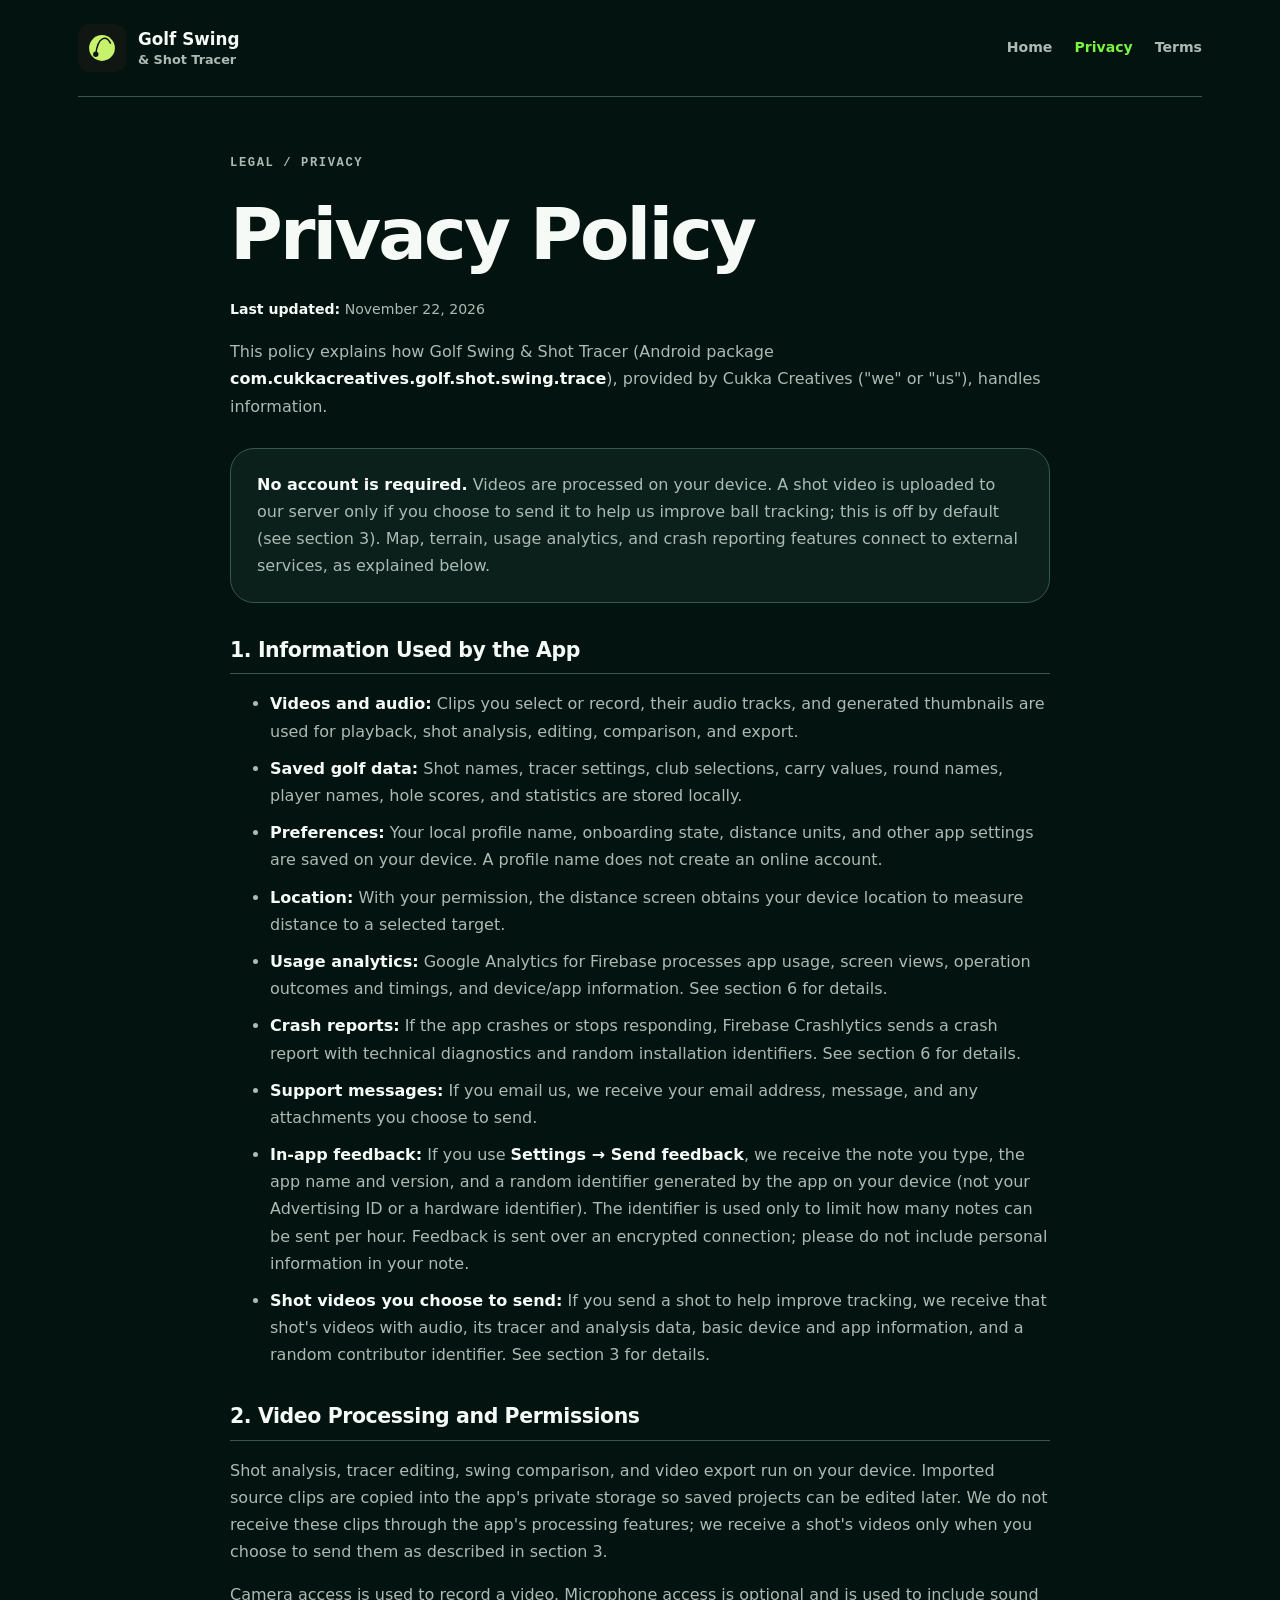
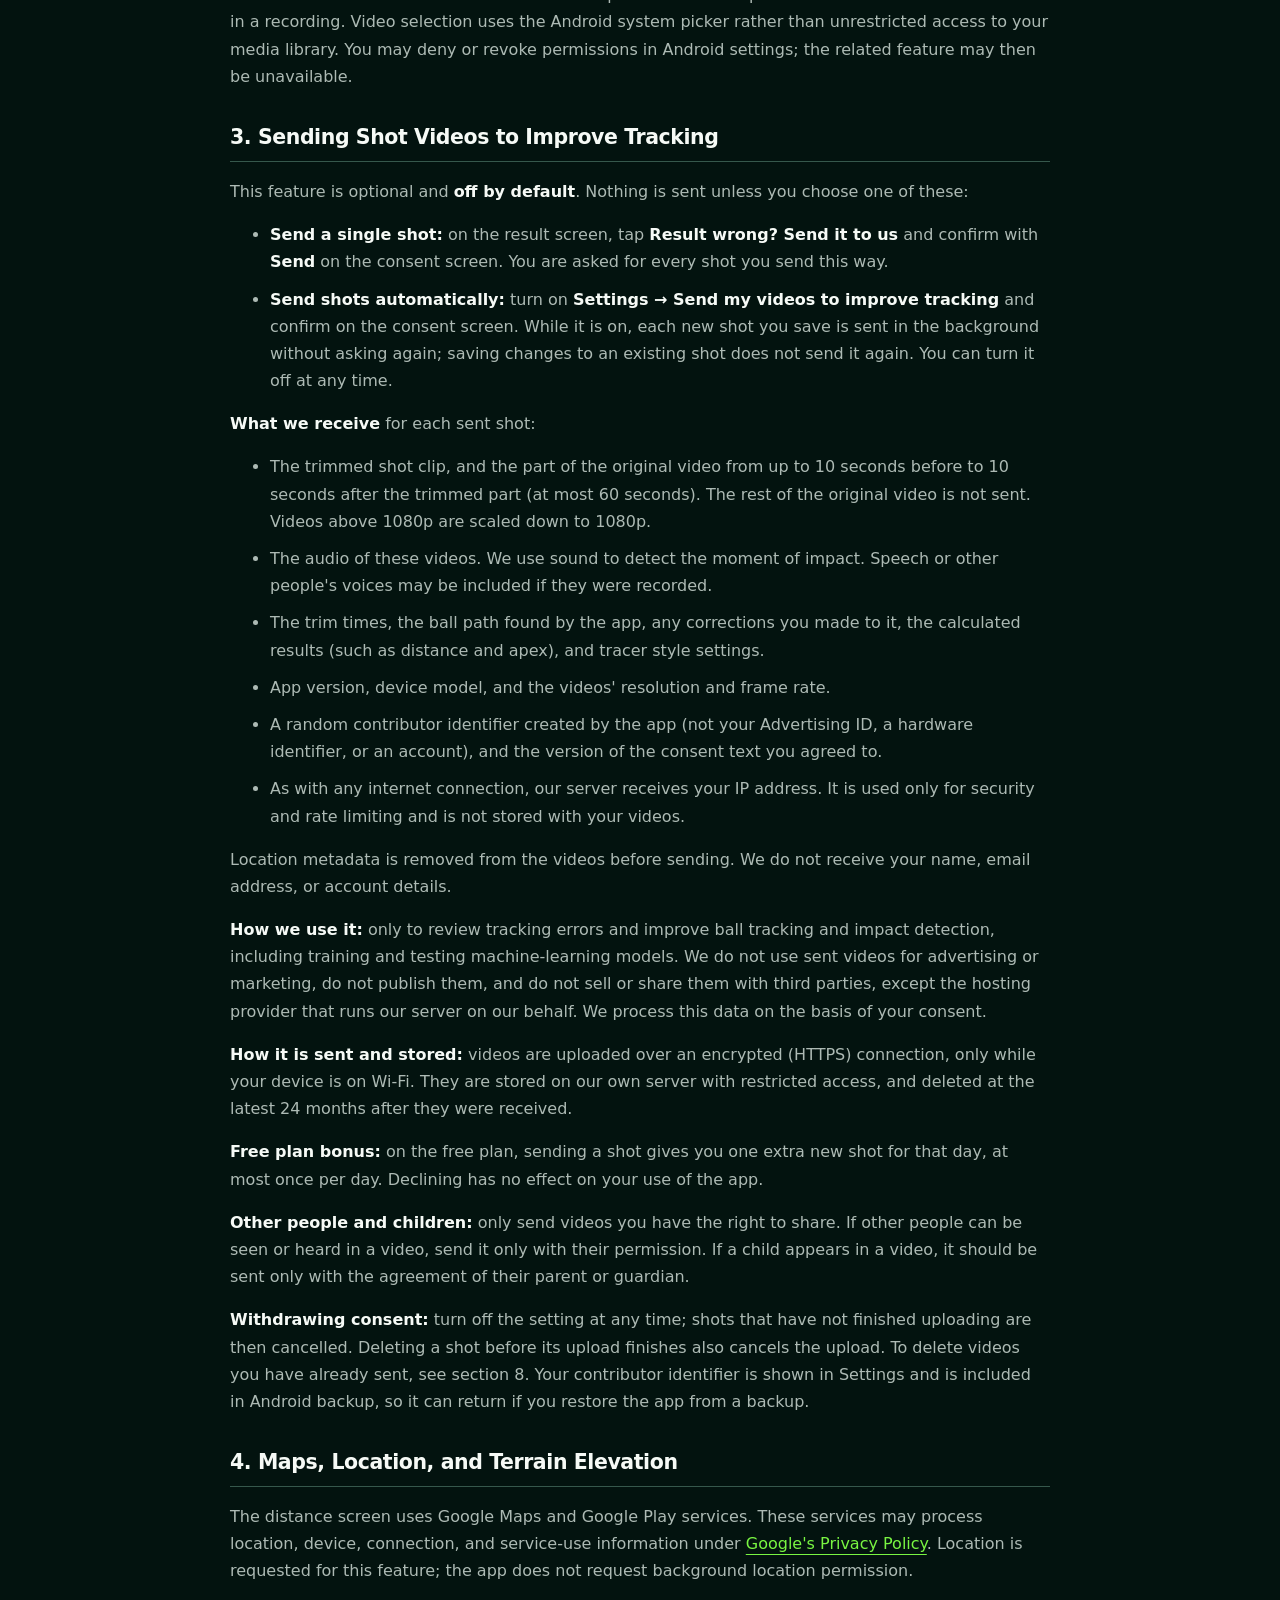
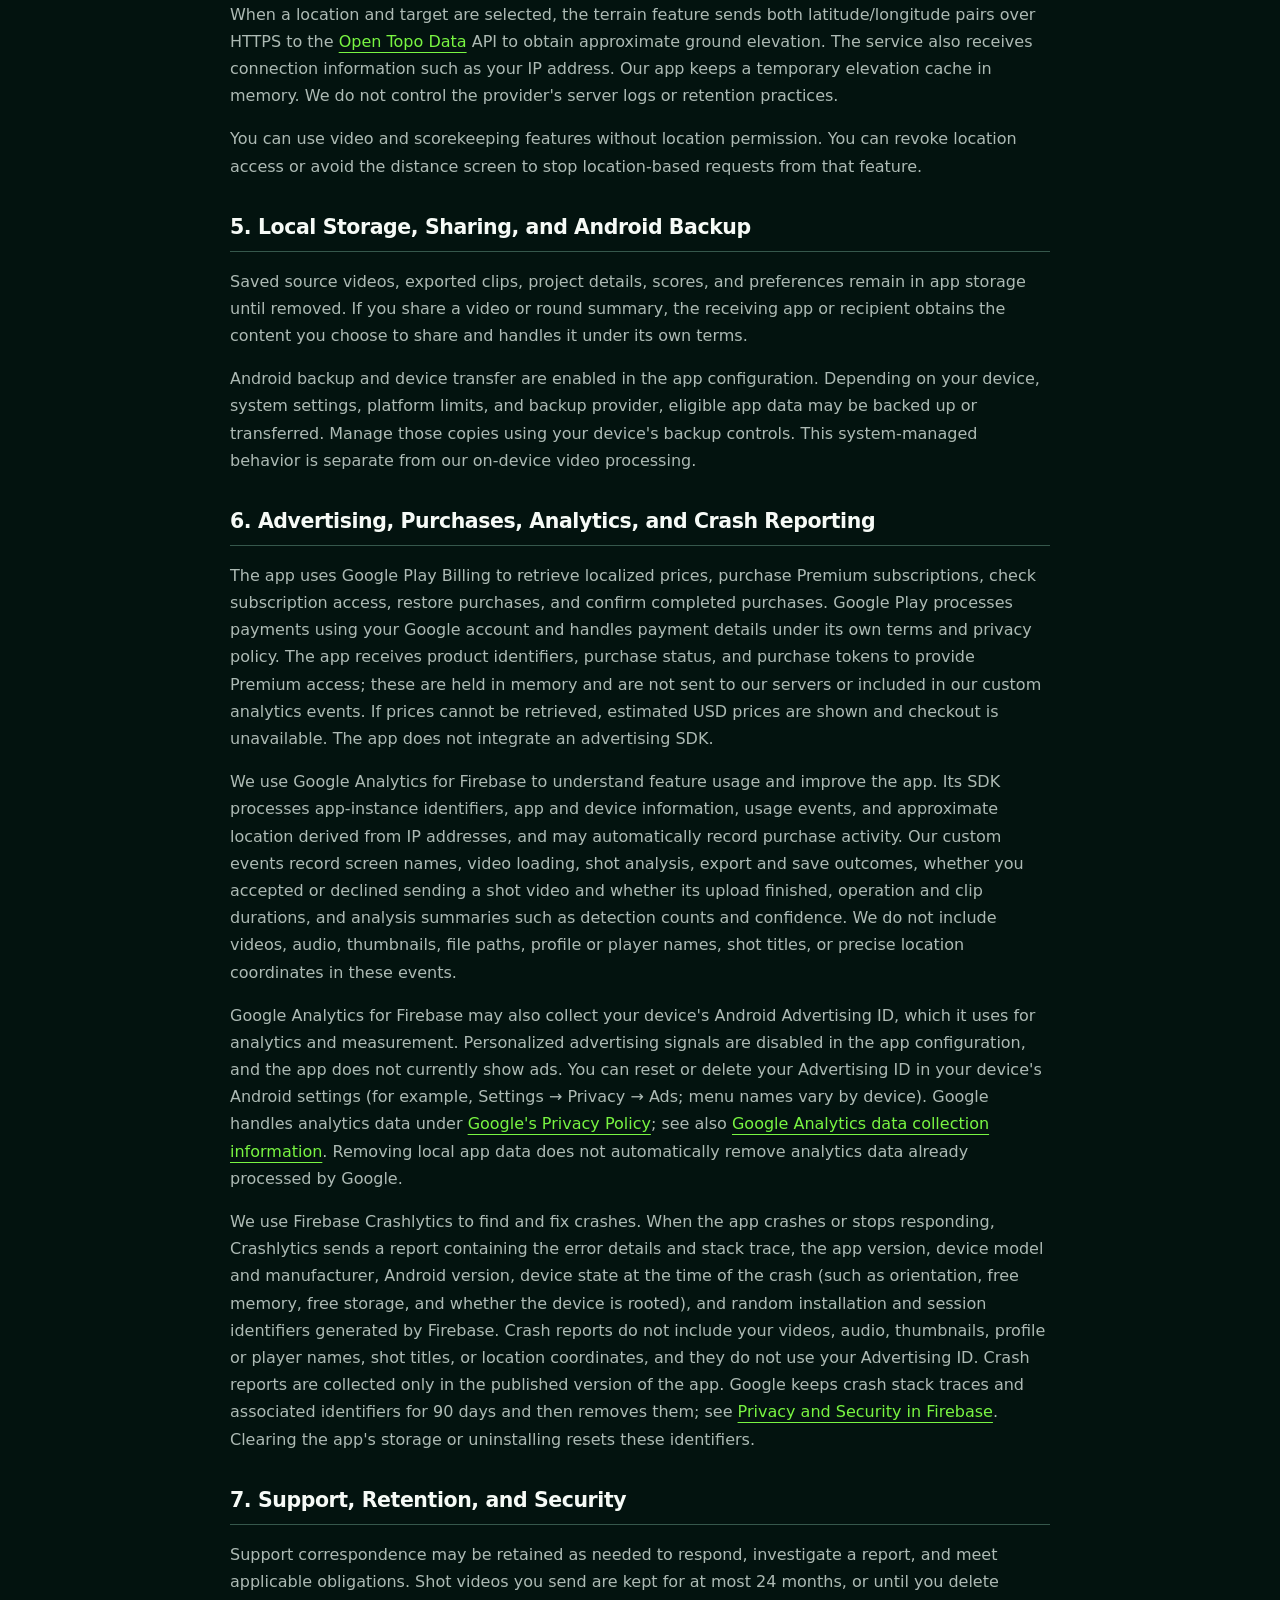
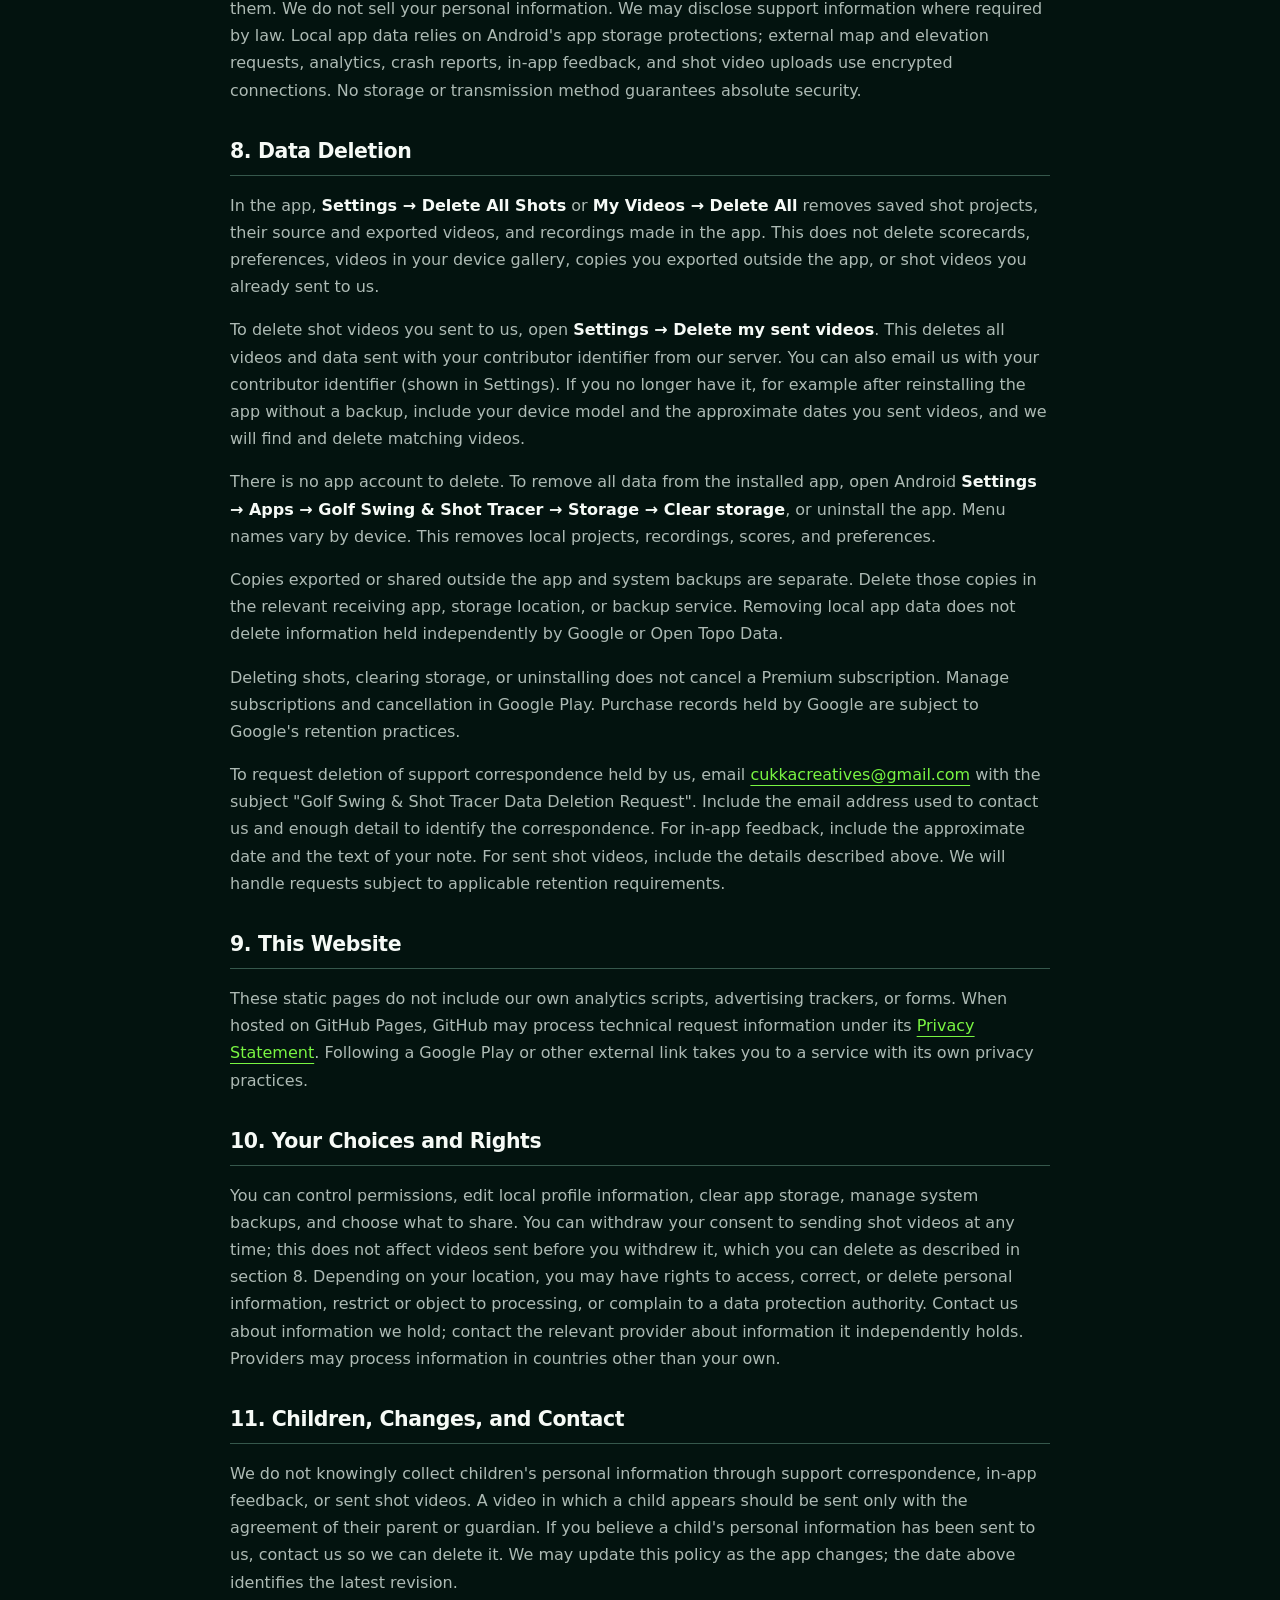
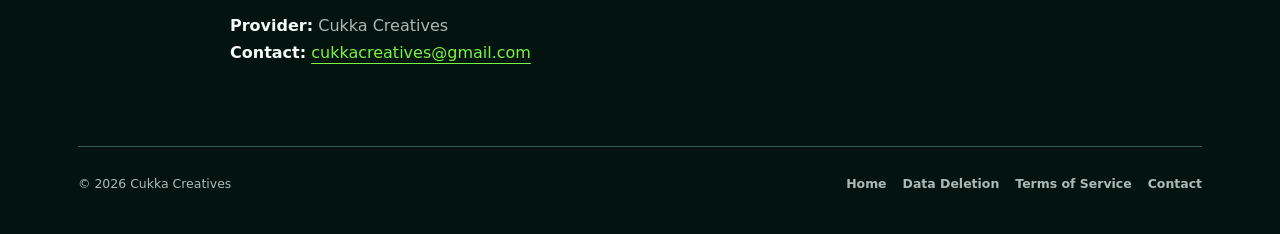
==== commit 037ab7d1: "Add files via upload" ====
--- a/privacy-policy.html
+++ b/privacy-policy.html
@@ -40,11 +40,11 @@
     <p>This feature is optional and <strong>off by default</strong>. Nothing is sent unless you choose one of these:</p>
     <ul>
       <li><strong>Send a single shot:</strong> on the result screen, tap <strong>Result wrong? Send it to us</strong> and confirm with <strong>Send</strong> on the consent screen. You are asked for every shot you send this way.</li>
-      <li><strong>Send shots automatically:</strong> turn on <strong>Settings → Send my videos to improve tracking</strong> and confirm on the consent screen. While it is on, each shot you process is sent in the background without asking again. You can turn it off at any time.</li>
+      <li><strong>Send shots automatically:</strong> turn on <strong>Settings → Send my videos to improve tracking</strong> and confirm on the consent screen. While it is on, each new shot you save is sent in the background without asking again; saving changes to an existing shot does not send it again. You can turn it off at any time.</li>
     </ul>
     <p><strong>What we receive</strong> for each sent shot:</p>
     <ul>
-      <li>The trimmed shot clip, and the part of the original video from up to 10 seconds before to 10 seconds after the trimmed part (at most 60 seconds). The rest of the original video is not sent.</li>
+      <li>The trimmed shot clip, and the part of the original video from up to 10 seconds before to 10 seconds after the trimmed part (at most 60 seconds). The rest of the original video is not sent. Videos above 1080p are scaled down to 1080p.</li>
       <li>The audio of these videos. We use sound to detect the moment of impact. Speech or other people's voices may be included if they were recorded.</li>
       <li>The trim times, the ball path found by the app, any corrections you made to it, the calculated results (such as distance and apex), and tracer style settings.</li>
       <li>App version, device model, and the videos' resolution and frame rate.</li>
@@ -66,7 +66,7 @@
     <p>Android backup and device transfer are enabled in the app configuration. Depending on your device, system settings, platform limits, and backup provider, eligible app data may be backed up or transferred. Manage those copies using your device's backup controls. This system-managed behavior is separate from our on-device video processing.</p>
     <h2>6. Advertising, Purchases, Analytics, and Crash Reporting</h2>
     <p>The app uses Google Play Billing to retrieve localized prices, purchase Premium subscriptions, check subscription access, restore purchases, and confirm completed purchases. Google Play processes payments using your Google account and handles payment details under its own terms and privacy policy. The app receives product identifiers, purchase status, and purchase tokens to provide Premium access; these are held in memory and are not sent to our servers or included in our custom analytics events. If prices cannot be retrieved, estimated USD prices are shown and checkout is unavailable. The app does not integrate an advertising SDK.</p>
-    <p>We use Google Analytics for Firebase to understand feature usage and improve the app. Its SDK processes app-instance identifiers, app and device information, usage events, and approximate location derived from IP addresses, and may automatically record purchase activity. Our custom events record screen names, video loading, shot analysis, export and save outcomes, operation and clip durations, and analysis summaries such as detection counts and confidence. We do not include videos, audio, thumbnails, file paths, profile or player names, shot titles, or precise location coordinates in these events.</p>
+    <p>We use Google Analytics for Firebase to understand feature usage and improve the app. Its SDK processes app-instance identifiers, app and device information, usage events, and approximate location derived from IP addresses, and may automatically record purchase activity. Our custom events record screen names, video loading, shot analysis, export and save outcomes, whether you accepted or declined sending a shot video and whether its upload finished, operation and clip durations, and analysis summaries such as detection counts and confidence. We do not include videos, audio, thumbnails, file paths, profile or player names, shot titles, or precise location coordinates in these events.</p>
     <p>Google Analytics for Firebase may also collect your device's Android Advertising ID, which it uses for analytics and measurement. Personalized advertising signals are disabled in the app configuration, and the app does not currently show ads. You can reset or delete your Advertising ID in your device's Android settings (for example, Settings → Privacy → Ads; menu names vary by device). Google handles analytics data under <a href="https://policies.google.com/privacy">Google's Privacy Policy</a>; see also <a href="https://support.google.com/analytics/answer/11582702">Google Analytics data collection information</a>. Removing local app data does not automatically remove analytics data already processed by Google.</p>
     <p>We use Firebase Crashlytics to find and fix crashes. When the app crashes or stops responding, Crashlytics sends a report containing the error details and stack trace, the app version, device model and manufacturer, Android version, device state at the time of the crash (such as orientation, free memory, free storage, and whether the device is rooted), and random installation and session identifiers generated by Firebase. Crash reports do not include your videos, audio, thumbnails, profile or player names, shot titles, or location coordinates, and they do not use your Advertising ID. Crash reports are collected only in the published version of the app. Google keeps crash stack traces and associated identifiers for 90 days and then removes them; see <a href="https://firebase.google.com/support/privacy">Privacy and Security in Firebase</a>. Clearing the app's storage or uninstalling resets these identifiers.</p>
     <h2>7. Support, Retention, and Security</h2>
